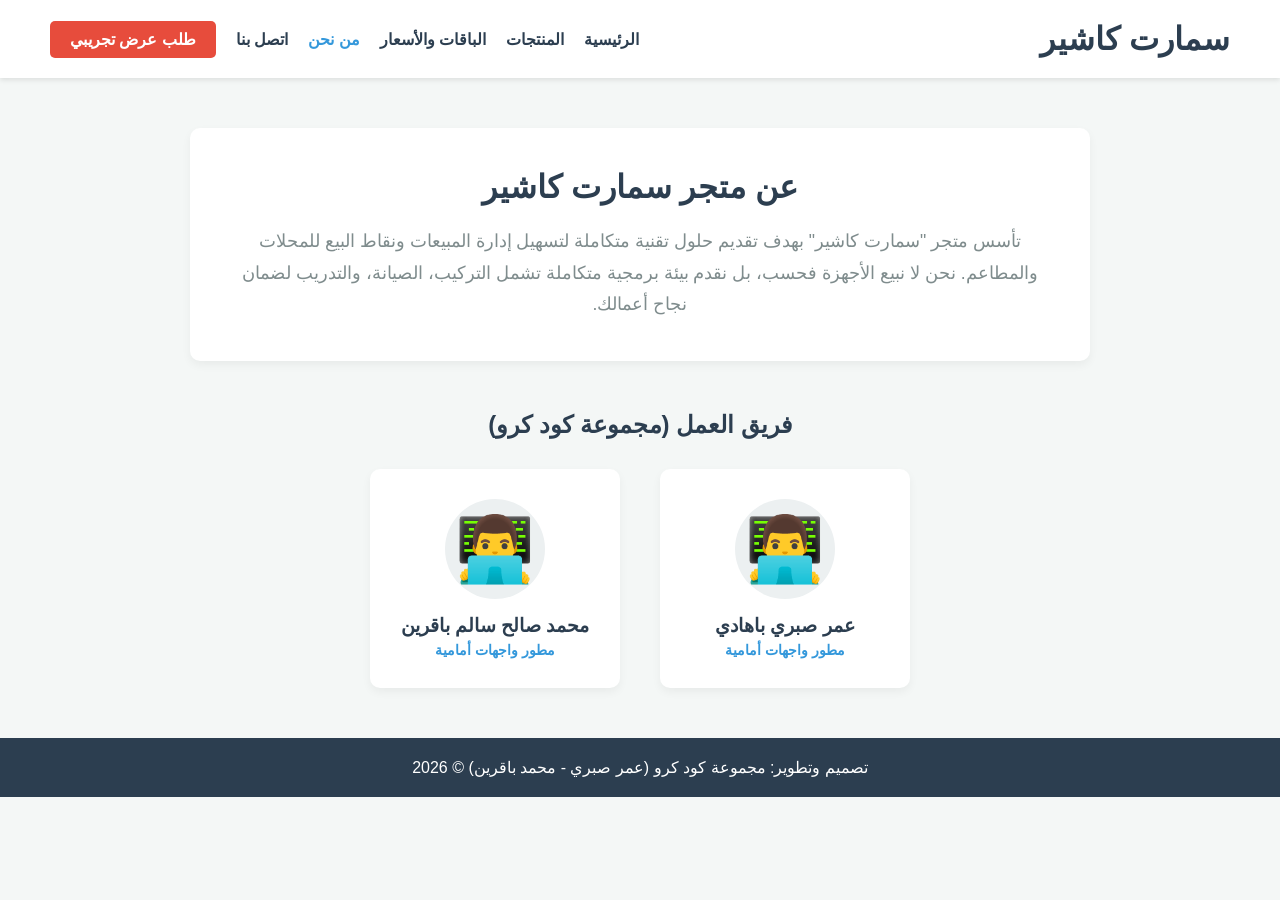
==== about.html @ 4216b622 "Initial commit" ====
<!DOCTYPE html>
<html lang="ar" dir="rtl">
<head>
    <meta charset="UTF-8">
    <meta name="viewport" content="width=device-width, initial-scale=1.0">
    <title>سمارت كاشير | من نحن</title>
    <link rel="stylesheet" href="css/style.css">
</head>
<body>

    <!-- شريط التنقل العلوي -->
    <header>
        <div class="logo">
            <h1>سمارت كاشير</h1>
        </div>
        <nav>
            <ul>
                <li><a href="index.html">الرئيسية</a></li>
                <li><a href="products.html">المنتجات</a></li>
                <li><a href="pricing.html">الباقات والأسعار</a></li>
                <li><a href="about.html" class="active">من نحن</a></li>
                <li><a href="contact.html">اتصل بنا</a></li>
                <li><a href="demo.html" class="btn-demo">طلب عرض تجريبي</a></li>
            </ul>
        </nav>
    </header>

    <!-- قسم من نحن -->
    <section class="about-section">
        <div class="about-container">
            <div class="about-text">
                <h2>عن متجر سمارت كاشير</h2>
                <p>تأسس متجر "سمارت كاشير" بهدف تقديم حلول تقنية متكاملة لتسهيل إدارة المبيعات ونقاط البيع للمحلات والمطاعم. نحن لا نبيع الأجهزة فحسب، بل نقدم بيئة برمجية متكاملة تشمل التركيب، الصيانة، والتدريب لضمان نجاح أعمالك.</p>
            </div>
            
            <div class="team-section">
                <h2>فريق العمل (مجموعة كود كرو)</h2>
                <div class="team-grid">
                    <!-- عضو الفريق 1 -->
                    <div class="team-member">
                        <div class="member-avatar">👨‍💻</div>
                        <h3>عمر صبري باهادي</h3>
                        <p>مطور واجهات أمامية</p>
                    </div>
                    <!-- عضو الفريق 2 -->
                    <div class="team-member">
                        <div class="member-avatar">👨‍💻</div>
                        <h3>محمد صالح سالم باقرين</h3>
                        <p>مطور واجهات أمامية</p>
                    </div>
                </div>
            </div>
        </div>
    </section>

    <!-- تذييل الصفحة -->
    <footer>
        <p>تصميم وتطوير: مجموعة كود كرو (عمر صبري - محمد باقرين) &copy; 2026</p>
    </footer>

</body>
</html>
---- css/style.css ----
/* إعدادات عامة */
* {
    margin: 0;
    padding: 0;
    box-sizing: border-box;
    font-family: 'Segoe UI', Tahoma, Geneva, Verdana, sans-serif;
}

body {
    background-color: #f4f7f6;
    color: #333;
}

/* شريط التنقل */
header {
    background-color: #ffffff;
    display: flex;
    justify-content: space-between;
    align-items: center;
    padding: 20px 50px;
    box-shadow: 0 2px 5px rgba(0,0,0,0.1);
}

header .logo h1 {
    color: #2c3e50;
}

nav ul {
    list-style: none;
    display: flex;
    align-items: center;
}

nav ul li {
    margin-right: 20px;
}

nav ul li a {
    text-decoration: none;
    color: #2c3e50;
    font-weight: bold;
    transition: color 0.3s;
}

nav ul li a:hover, nav ul li a.active {
    color: #3498db;
}

/* زر طلب العرض التجريبي */
.btn-demo {
    background-color: #e74c3c;
    color: white !important;
    padding: 10px 20px;
    border-radius: 5px;
}

.btn-demo:hover {
    background-color: #c0392b;
}

/* القسم الرئيسي (Hero) */
.hero {
    height: 80vh;
    display: flex;
    justify-content: center;
    align-items: center;
    text-align: center;
    background: linear-gradient(135deg, #3498db, #2c3e50);
    color: white;
    padding: 0 20px;
}

.hero h2 {
    font-size: 3rem;
    margin-bottom: 20px;
}

.hero p {
    font-size: 1.2rem;
    margin-bottom: 30px;
}

.btn-primary {
    background-color: #2ecc71;
    color: white;
    padding: 15px 30px;
    text-decoration: none;
    font-size: 1.1rem;
    border-radius: 5px;
    font-weight: bold;
}

.btn-primary:hover {
    background-color: #27ae60;
}

/* التذييل */
footer {
    text-align: center;
    padding: 20px;
    background-color: #2c3e50;
    color: white;
    margin-top: auto;
}

/* --- تنسيقات صفحة المنتجات --- */
.products-section {
    padding: 50px 20px;
    max-width: 1200px;
    margin: 0 auto;
}

.section-title {
    text-align: center;
    margin-bottom: 40px;
}

.section-title h2 {
    font-size: 2.5rem;
    color: #2c3e50;
    margin-bottom: 10px;
}

.section-title p {
    color: #7f8c8d;
    font-size: 1.1rem;
}

/* شبكة عرض المنتجات */
.product-grid {
    display: grid;
    grid-template-columns: repeat(auto-fit, minmax(250px, 1fr));
    gap: 30px;
}

/* بطاقة المنتج */
.product-card {
    background-color: #ffffff;
    border-radius: 10px;
    padding: 20px;
    text-align: center;
    box-shadow: 0 4px 8px rgba(0,0,0,0.1);
    transition: transform 0.3s ease, box-shadow 0.3s ease;
}

.product-card:hover {
    transform: translateY(-10px);
    box-shadow: 0 10px 20px rgba(0,0,0,0.15);
}

.product-placeholder {
    background-color: #ecf0f1;
    color: #95a5a6;
    height: 180px;
    border-radius: 8px;
    display: flex;
    align-items: center;
    justify-content: center;
    margin-bottom: 15px;
    font-weight: bold;
    border: 2px dashed #bdc3c7;
}

.product-card h3 {
    color: #2c3e50;
    font-size: 1.3rem;
    margin-bottom: 10px;
}

.product-card p {
    color: #7f8c8d;
    font-size: 0.95rem;
    margin-bottom: 15px;
    line-height: 1.5;
}

.product-card .price {
    display: block;
    font-size: 1.5rem;
    color: #e74c3c;
    font-weight: bold;
    margin-bottom: 15px;
}

/* زر التفاصيل المفرغ */
.btn-outline {
    display: inline-block;
    padding: 10px 20px;
    border: 2px solid #3498db;
    color: #3498db;
    text-decoration: none;
    border-radius: 5px;
    font-weight: bold;
    transition: background-color 0.3s, color 0.3s;
}

.btn-outline:hover {
    background-color: #3498db;
    color: #ffffff;
}

/* --- تنسيقات صفحة الباقات والأسعار --- */
.pricing-section {
    padding: 50px 20px;
    max-width: 1100px;
    margin: 0 auto;
}

.pricing-grid {
    display: grid;
    grid-template-columns: repeat(auto-fit, minmax(300px, 1fr));
    gap: 30px;
    margin-top: 40px;
    align-items: center; /* لتوسيط البطاقات بشكل جميل */
}

/* تصميم بطاقة السعر الأساسية */
.pricing-card {
    background-color: #ffffff;
    border-radius: 10px;
    padding: 40px 20px;
    text-align: center;
    box-shadow: 0 5px 15px rgba(0,0,0,0.05);
    border: 1px solid #ecf0f1;
    position: relative;
    transition: transform 0.3s ease;
}

.pricing-card:hover {
    transform: translateY(-5px);
}

.pricing-card h3 {
    color: #2c3e50;
    font-size: 1.5rem;
    margin-bottom: 15px;
}

.pricing-card .price {
    color: #7f8c8d;
    font-size: 1.1rem;
    margin-bottom: 25px;
}

.pricing-card .price span {
    font-size: 3rem;
    color: #2c3e50;
    font-weight: bold;
}

/* قائمة مميزات الباقة */
.pricing-card .features {
    list-style: none;
    margin-bottom: 30px;
    padding: 0;
}

.pricing-card .features li {
    color: #7f8c8d;
    margin-bottom: 15px;
    border-bottom: 1px solid #ecf0f1;
    padding-bottom: 10px;
}

.pricing-card .features li:last-child {
    border-bottom: none;
}

/* تصميم الباقة الاحترافية (المميزة) */
.pricing-card.featured {
    border: 2px solid #3498db;
    box-shadow: 0 10px 25px rgba(52, 152, 219, 0.2);
    transform: scale(1.05); /* جعلها أكبر قليلاً من الباقين */
    z-index: 1;
}

.pricing-card.featured:hover {
    transform: scale(1.05) translateY(-5px);
}

/* شريط "الأكثر طلباً" */
.pricing-card.featured .badge {
    background-color: #3498db;
    color: #ffffff;
    padding: 8px 20px;
    border-radius: 20px;
    font-size: 0.9rem;
    font-weight: bold;
    position: absolute;
    top: -15px;
    left: 50%;
    transform: translateX(-50%);
}

/* --- تنسيقات صفحة طلب العرض التجريبي (النماذج) --- */
.demo-section {
    padding: 50px 20px;
}

.demo-container {
    max-width: 600px; /* لتحديد عرض النموذج وجعله أنيقاً في المنتصف */
    margin: 0 auto;
    background-color: #ffffff;
    padding: 40px;
    border-radius: 10px;
    box-shadow: 0 4px 15px rgba(0,0,0,0.05);
    border-top: 4px solid #3498db; /* شريط أزرق جمالي أعلى النموذج */
}

.demo-form .form-group {
    margin-bottom: 20px;
}

.demo-form label {
    display: block;
    margin-bottom: 8px;
    color: #2c3e50;
    font-weight: bold;
}

/* تنسيق حقول الإدخال والقائمة المنسدلة ومربع النص */
.demo-form input,
.demo-form select,
.demo-form textarea {
    width: 100%;
    padding: 12px;
    border: 1px solid #dcdde1;
    border-radius: 5px;
    font-size: 1rem;
    font-family: inherit; /* لتوحيد نوع الخط مع باقي الموقع */
    transition: border-color 0.3s, box-shadow 0.3s;
}

/* تأثير عند النقر داخل الحقل (Focus) */
.demo-form input:focus,
.demo-form select:focus,
.demo-form textarea:focus {
    border-color: #3498db;
    box-shadow: 0 0 5px rgba(52, 152, 219, 0.3);
    outline: none;
}

/* تمديد زر الإرسال بعرض النموذج كامل */
.btn-submit {
    width: 100%;
    cursor: pointer;
    border: none;
    font-size: 1.2rem;
    margin-top: 10px;
}

/* --- تنسيقات صفحة من نحن --- */
.about-section {
    padding: 50px 20px;
}

.about-container {
    max-width: 900px;
    margin: 0 auto;
}

.about-text {
    text-align: center;
    margin-bottom: 50px;
    background-color: #ffffff;
    padding: 40px;
    border-radius: 10px;
    box-shadow: 0 4px 10px rgba(0,0,0,0.05);
}

.about-text h2 {
    color: #2c3e50;
    font-size: 2rem;
    margin-bottom: 20px;
}

.about-text p {
    color: #7f8c8d;
    font-size: 1.1rem;
    line-height: 1.8;
}

/* تنسيق قسم فريق العمل */
.team-section h2 {
    text-align: center;
    color: #2c3e50;
    margin-bottom: 30px;
}

.team-grid {
    display: flex;
    justify-content: center;
    gap: 40px;
    flex-wrap: wrap;
}

.team-member {
    background-color: #ffffff;
    padding: 30px;
    border-radius: 10px;
    text-align: center;
    box-shadow: 0 4px 10px rgba(0,0,0,0.05);
    width: 250px;
    transition: transform 0.3s ease;
}

.team-member:hover {
    transform: translateY(-5px);
}

.member-avatar {
    font-size: 4rem;
    margin-bottom: 15px;
    background-color: #ecf0f1;
    width: 100px;
    height: 100px;
    line-height: 100px;
    border-radius: 50%;
    margin: 0 auto 15px auto;
}

.team-member h3 {
    color: #2c3e50;
    font-size: 1.2rem;
    margin-bottom: 5px;
}

.team-member p {
    color: #3498db;
    font-size: 0.9rem;
    font-weight: bold;
}

/* --- تنسيقات صفحة اتصل بنا --- */
.contact-section {
    padding: 50px 20px;
}

.contact-container {
    max-width: 1000px;
    margin: 0 auto;
    display: grid;
    grid-template-columns: 1fr 1.5fr; /* تقسيم الشاشة: جزء للمعلومات وجزء أكبر للنموذج */
    gap: 40px;
}

/* صندوق معلومات التواصل */
.contact-info {
    background-color: #2c3e50;
    color: #ffffff;
    padding: 40px;
    border-radius: 10px;
    box-shadow: 0 4px 15px rgba(0,0,0,0.1);
}

.contact-info h3 {
    font-size: 1.6rem;
    margin-bottom: 25px;
    color: #3498db;
}

.contact-info p {
    font-size: 1.1rem;
    margin-bottom: 20px;
    line-height: 1.6;
}

/* صندوق نموذج المراسلة */
.contact-form-wrapper {
    background-color: #ffffff;
    padding: 40px;
    border-radius: 10px;
    box-shadow: 0 4px 15px rgba(0,0,0,0.05);
    border-top: 4px solid #2ecc71; /* شريط أخضر جمالي يختلف عن صفحة العرض التجريبي */
}

/* التجاوب مع شاشات الجوال (Responsive Design) */
@media (max-width: 768px) {
    .contact-container {
        grid-template-columns: 1fr; /* جعل القسمين فوق بعضهما في الشاشات الصغيرة */
    }
    
    header {
        flex-direction: column;
        padding: 20px;
    }
    
    nav ul {
        margin-top: 15px;
        flex-wrap: wrap;
        justify-content: center;
        gap: 10px;
    }
}

/* --- تنسيقات صفحة تفاصيل المنتج --- */
.product-details-section {
    padding: 60px 20px;
}

.details-container {
    max-width: 1000px;
    margin: 0 auto;
    display: grid;
    grid-template-columns: 1fr 1fr; /* تقسيم متساوٍ بين الصورة والتفاصيل */
    gap: 50px;
    background-color: #ffffff;
    padding: 40px;
    border-radius: 10px;
    box-shadow: 0 5px 20px rgba(0,0,0,0.05);
}

.product-image-large {
    background-color: #ecf0f1;
    border: 2px dashed #bdc3c7;
    border-radius: 10px;
    display: flex;
    align-items: center;
    justify-content: center;
    font-size: 1.5rem;
    color: #95a5a6;
    min-height: 400px;
}

.product-info h2 {
    font-size: 2.2rem;
    color: #2c3e50;
    margin-bottom: 15px;
}

.product-info .price-tag {
    font-size: 2.5rem;
    color: #e74c3c;
    font-weight: bold;
    margin-bottom: 25px;
}

.product-info .description {
    font-size: 1.1rem;
    color: #7f8c8d;
    line-height: 1.8;
    margin-bottom: 30px;
}

.product-info h3 {
    font-size: 1.3rem;
    color: #3498db;
    margin-bottom: 15px;
}

.specs-list {
    list-style: none;
    margin-bottom: 40px;
}

.specs-list li {
    font-size: 1rem;
    color: #2c3e50;
    margin-bottom: 12px;
    padding-right: 20px;
    position: relative;
}

.specs-list li::before {
    content: '✓';
    position: absolute;
    right: 0;
    color: #2ecc71;
    font-weight: bold;
}

.action-buttons {
    display: flex;
    gap: 15px;
}

/* تحديث إضافي للتجاوب مع الجوال لصفحة التفاصيل */
@media (max-width: 768px) {
    .details-container {
        grid-template-columns: 1fr; /* جعل الصورة فوق التفاصيل في الشاشات الصغيرة */
    }
    
    .action-buttons {
        flex-direction: column;
    }
}
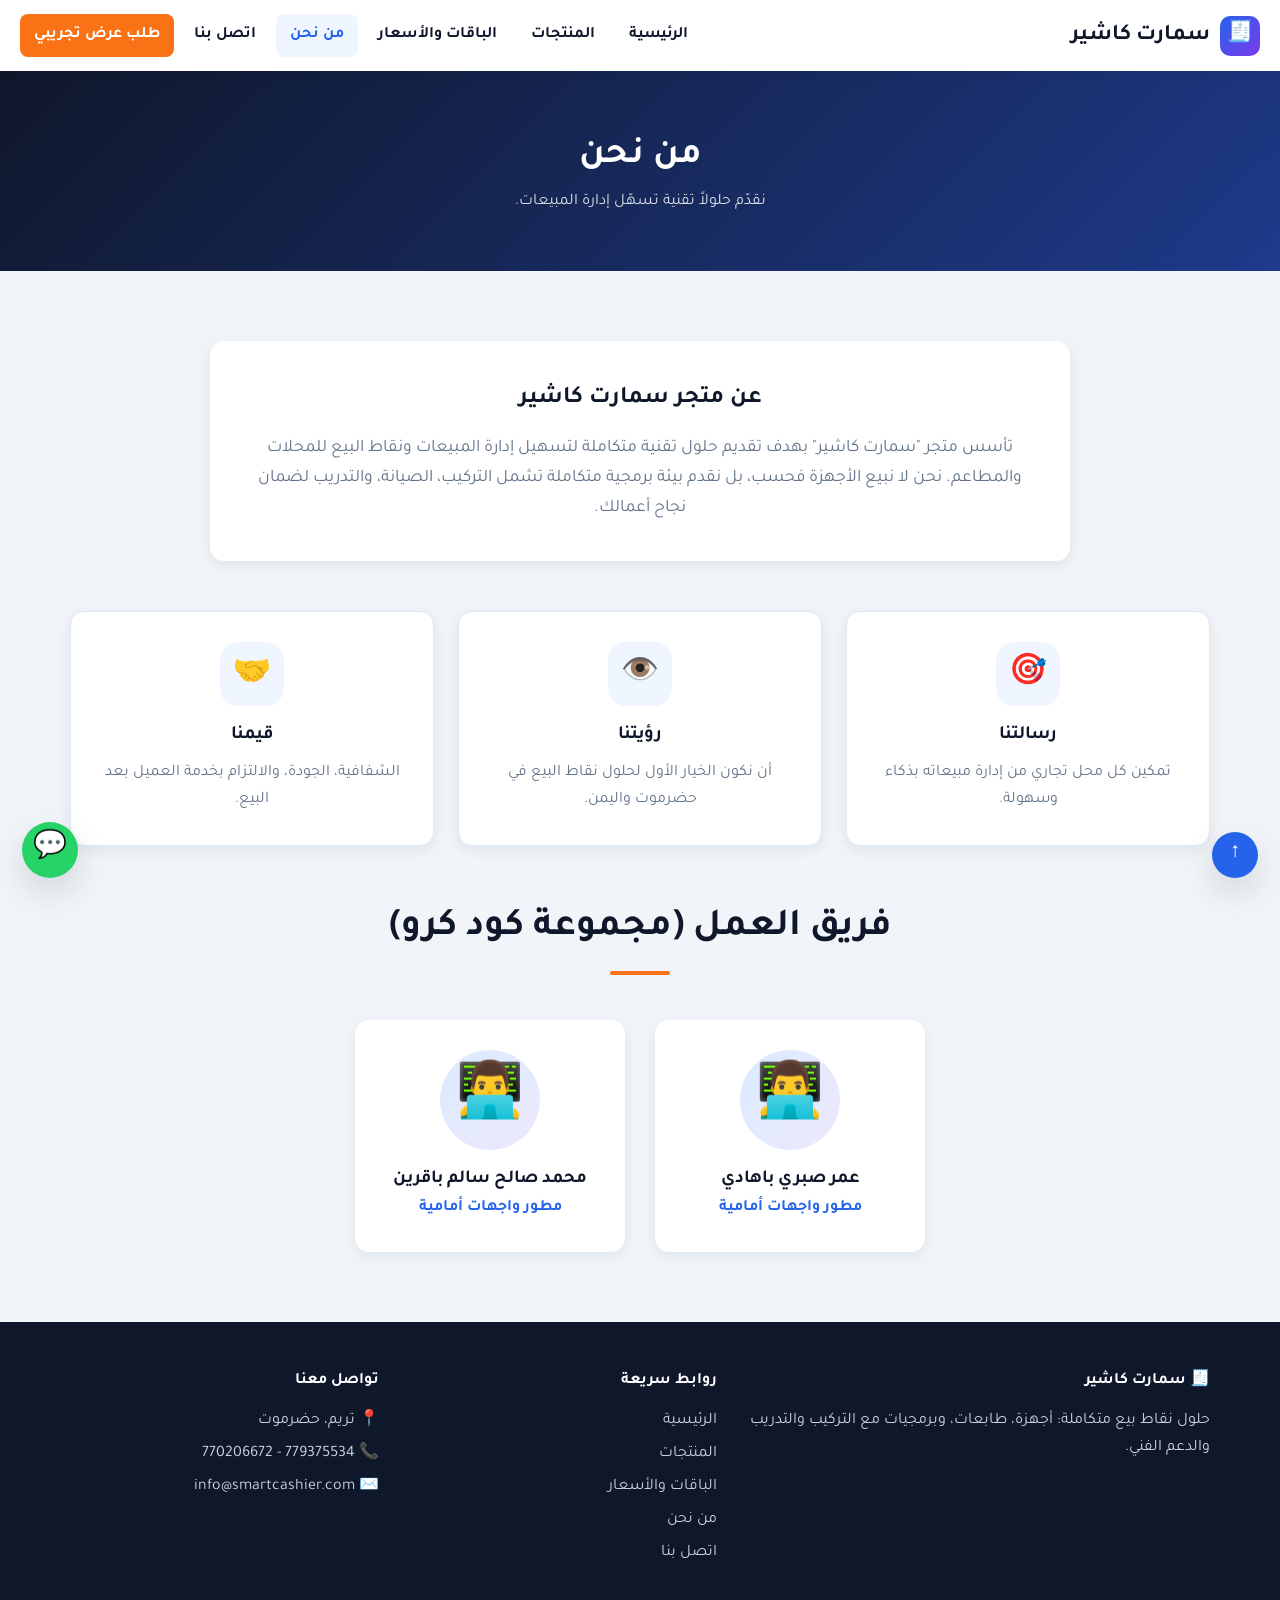
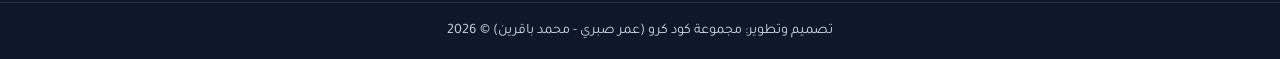
==== commit 07bfaa7b: "تحديث الموقع إلى HTML و CSS فقط." ====
--- a/about.html
+++ b/about.html
@@ -4,59 +4,66 @@
     <meta charset="UTF-8">
     <meta name="viewport" content="width=device-width, initial-scale=1.0">
     <title>سمارت كاشير | من نحن</title>
+    <meta name="description" content="تعرف على سمارت كاشير وفريق مجموعة كود كرو.">
+    <link href="https://fonts.googleapis.com/css2?family=Tajawal:wght@400;500;700;800&display=swap" rel="stylesheet">
     <link rel="stylesheet" href="css/style.css">
 </head>
-<body>
+<body id="top">
 
-    <!-- شريط التنقل العلوي -->
     <header>
-        <div class="logo">
-            <h1>سمارت كاشير</h1>
+        <div class="header-inner">
+            <a class="logo" href="index.html"><span class="logo-icon">🧾</span><h1>سمارت كاشير</h1></a>
+            <input type="checkbox" id="menu-btn" class="sr" aria-label="فتح القائمة">
+            <label for="menu-btn" class="menu-toggle">☰</label>
+            <nav>
+                <ul>
+                    <li><a href="index.html">الرئيسية</a></li>
+                    <li><a href="products.html">المنتجات</a></li>
+                    <li><a href="pricing.html">الباقات والأسعار</a></li>
+                    <li><a href="about.html" class="active">من نحن</a></li>
+                    <li><a href="contact.html">اتصل بنا</a></li>
+                    <li><a href="demo.html" class="btn-demo">طلب عرض تجريبي</a></li>
+                </ul>
+            </nav>
         </div>
-        <nav>
-            <ul>
-                <li><a href="index.html">الرئيسية</a></li>
-                <li><a href="products.html">المنتجات</a></li>
-                <li><a href="pricing.html">الباقات والأسعار</a></li>
-                <li><a href="about.html" class="active">من نحن</a></li>
-                <li><a href="contact.html">اتصل بنا</a></li>
-                <li><a href="demo.html" class="btn-demo">طلب عرض تجريبي</a></li>
-            </ul>
-        </nav>
     </header>
 
-    <!-- قسم من نحن -->
-    <section class="about-section">
-        <div class="about-container">
-            <div class="about-text">
-                <h2>عن متجر سمارت كاشير</h2>
-                <p>تأسس متجر "سمارت كاشير" بهدف تقديم حلول تقنية متكاملة لتسهيل إدارة المبيعات ونقاط البيع للمحلات والمطاعم. نحن لا نبيع الأجهزة فحسب، بل نقدم بيئة برمجية متكاملة تشمل التركيب، الصيانة، والتدريب لضمان نجاح أعمالك.</p>
-            </div>
-            
-            <div class="team-section">
-                <h2>فريق العمل (مجموعة كود كرو)</h2>
+    <main id="main">
+        <div class="page-banner"><h2>من نحن</h2><p>نقدّم حلولاً تقنية تسهّل إدارة المبيعات.</p></div>
+
+        <section class="section">
+            <div class="container">
+                <div class="about-text">
+                    <h2>عن متجر سمارت كاشير</h2>
+                    <p>تأسس متجر "سمارت كاشير" بهدف تقديم حلول تقنية متكاملة لتسهيل إدارة المبيعات ونقاط البيع للمحلات والمطاعم. نحن لا نبيع الأجهزة فحسب، بل نقدم بيئة برمجية متكاملة تشمل التركيب، الصيانة، والتدريب لضمان نجاح أعمالك.</p>
+                </div>
+
+                <div class="values">
+                    <div class="feature"><div class="icon">🎯</div><h3>رسالتنا</h3><p>تمكين كل محل تجاري من إدارة مبيعاته بذكاء وسهولة.</p></div>
+                    <div class="feature"><div class="icon">👁️</div><h3>رؤيتنا</h3><p>أن نكون الخيار الأول لحلول نقاط البيع في حضرموت واليمن.</p></div>
+                    <div class="feature"><div class="icon">🤝</div><h3>قيمنا</h3><p>الشفافية، الجودة، والالتزام بخدمة العميل بعد البيع.</p></div>
+                </div>
+
+                <div class="section-title"><h2>فريق العمل (مجموعة كود كرو)</h2></div>
                 <div class="team-grid">
-                    <!-- عضو الفريق 1 -->
-                    <div class="team-member">
-                        <div class="member-avatar">👨‍💻</div>
-                        <h3>عمر صبري باهادي</h3>
-                        <p>مطور واجهات أمامية</p>
-                    </div>
-                    <!-- عضو الفريق 2 -->
-                    <div class="team-member">
-                        <div class="member-avatar">👨‍💻</div>
-                        <h3>محمد صالح سالم باقرين</h3>
-                        <p>مطور واجهات أمامية</p>
-                    </div>
+                    <div class="team-member"><div class="member-avatar">👨‍💻</div><h3>عمر صبري باهادي</h3><p>مطور واجهات أمامية</p></div>
+                    <div class="team-member"><div class="member-avatar">👨‍💻</div><h3>محمد صالح سالم باقرين</h3><p>مطور واجهات أمامية</p></div>
                 </div>
             </div>
+        </section>
+    </main>
+
+    <a class="whatsapp" href="https://wa.me/967779375534" target="_blank" rel="noopener" aria-label="واتساب">💬</a>
+    <a class="to-top" href="#top" aria-label="للأعلى">↑</a>
+
+    <footer>
+        <div class="footer-grid">
+            <div><h4>🧾 سمارت كاشير</h4><p>حلول نقاط بيع متكاملة: أجهزة، طابعات، وبرمجيات مع التركيب والتدريب والدعم الفني.</p></div>
+            <div><h4>روابط سريعة</h4><ul><li><a href="index.html">الرئيسية</a></li><li><a href="products.html">المنتجات</a></li><li><a href="pricing.html">الباقات والأسعار</a></li><li><a href="about.html">من نحن</a></li><li><a href="contact.html">اتصل بنا</a></li></ul></div>
+            <div><h4>تواصل معنا</h4><ul><li>📍 تريم، حضرموت</li><li>📞 779375534 - 770206672</li><li>✉️ info@smartcashier.com</li></ul></div>
         </div>
-    </section>
-
-    <!-- تذييل الصفحة -->
-    <footer>
-        <p>تصميم وتطوير: مجموعة كود كرو (عمر صبري - محمد باقرين) &copy; 2026</p>
+        <div class="copyright">تصميم وتطوير: مجموعة كود كرو (عمر صبري - محمد باقرين) &copy; 2026</div>
     </footer>
 
 </body>
-</html>+</html>
--- a/css/style.css
+++ b/css/style.css
@@ -1,586 +1,221 @@
-/* إعدادات عامة */
-* {
-    margin: 0;
-    padding: 0;
-    box-sizing: border-box;
-    font-family: 'Segoe UI', Tahoma, Geneva, Verdana, sans-serif;
+/* ===== سمارت كاشير - HTML & CSS فقط ===== */
+:root {
+    --primary: #2563eb;
+    --primary-dark: #1d4ed8;
+    --secondary: #0f172a;
+    --accent: #f97316;
+    --success: #16a34a;
+    --bg: #f1f5f9;
+    --card: #ffffff;
+    --muted: #64748b;
+    --border: #e2e8f0;
+    --radius: 14px;
+    --shadow: 0 4px 14px rgba(15, 23, 42, .08);
+    --shadow-lg: 0 14px 34px rgba(15, 23, 42, .14);
 }
 
-body {
-    background-color: #f4f7f6;
-    color: #333;
+* { margin: 0; padding: 0; box-sizing: border-box; }
+html { scroll-behavior: smooth; }
+body { font-family: 'Tajawal', 'Segoe UI', Tahoma, sans-serif; background: var(--bg); color: #1e293b; line-height: 1.7; min-height: 100vh; display: flex; flex-direction: column; }
+main { flex: 1; }
+img { max-width: 100%; display: block; }
+a { color: inherit; }
+:focus-visible { outline: 3px solid var(--accent); outline-offset: 2px; }
+.container { max-width: 1180px; margin: 0 auto; padding: 0 20px; }
+.sr { position: absolute; opacity: 0; pointer-events: none; }
+
+/* الهيدر */
+header { background: #fff; position: sticky; top: 0; z-index: 100; box-shadow: 0 2px 10px rgba(0, 0, 0, .06); }
+.header-inner { display: flex; justify-content: space-between; align-items: center; padding: 14px 20px; max-width: 1280px; margin: 0 auto; position: relative; }
+.logo { text-decoration: none; display: flex; align-items: center; gap: 10px; }
+.logo-icon { width: 40px; height: 40px; border-radius: 10px; background: linear-gradient(135deg, var(--primary), #7c3aed); display: grid; place-items: center; font-size: 1.3rem; }
+.logo h1 { font-size: 1.4rem; color: var(--secondary); }
+nav ul { list-style: none; display: flex; align-items: center; gap: 6px; }
+nav ul li a { text-decoration: none; color: var(--secondary); font-weight: 700; padding: 8px 14px; border-radius: 8px; transition: .25s; display: inline-block; }
+nav ul li a:hover, nav ul li a.active { color: var(--primary); background: #eff6ff; }
+nav ul li a.btn-demo { background: var(--accent); color: #fff; }
+nav ul li a.btn-demo:hover { background: #ea580c; }
+.menu-toggle { display: none; border: 2px solid var(--border); border-radius: 8px; font-size: 1.4rem; padding: 2px 12px; cursor: pointer; }
+
+/* الأزرار */
+.btn-primary, .btn-outline, .btn-light { display: inline-block; padding: 12px 28px; border-radius: 10px; font-weight: 700; font-size: 1rem; text-decoration: none; cursor: pointer; border: 2px solid transparent; transition: .25s; font-family: inherit; text-align: center; }
+.btn-primary { background: var(--primary); color: #fff; box-shadow: 0 6px 16px rgba(37, 99, 235, .3); }
+.btn-primary:hover { background: var(--primary-dark); transform: translateY(-2px); }
+.btn-outline { border-color: var(--primary); color: var(--primary); }
+.btn-outline:hover { background: var(--primary); color: #fff; }
+.btn-light { background: #fff; color: var(--primary); }
+.btn-light:hover { transform: translateY(-2px); }
+.btn-sm { padding: 8px 16px; font-size: .9rem; }
+
+/* الهيرو */
+.hero { color: #fff; text-align: center; padding: 100px 20px 90px; background: radial-gradient(circle at 20% 20%, #3b82f6 0, transparent 40%), radial-gradient(circle at 80% 70%, #7c3aed 0, transparent 45%), linear-gradient(135deg, #0f172a, #1e3a8a); }
+.hero-content { max-width: 800px; margin: 0 auto; }
+.hero .tag { display: inline-block; background: rgba(255, 255, 255, .15); padding: 6px 18px; border-radius: 30px; margin-bottom: 20px; }
+.hero h2 { font-size: clamp(2rem, 5vw, 3.4rem); line-height: 1.3; margin-bottom: 18px; }
+.hero p { font-size: 1.2rem; opacity: .92; margin-bottom: 32px; }
+.hero-actions { display: flex; gap: 14px; justify-content: center; flex-wrap: wrap; }
+.hero .btn-outline { border-color: #fff; color: #fff; }
+.hero .btn-outline:hover { background: #fff; color: var(--primary); }
+
+.stats { margin-top: -50px; position: relative; z-index: 2; }
+.stats-grid { display: grid; grid-template-columns: repeat(auto-fit, minmax(160px, 1fr)); gap: 18px; background: var(--card); padding: 28px; border-radius: var(--radius); box-shadow: var(--shadow-lg); text-align: center; }
+.stat strong { display: block; font-size: 2.2rem; color: var(--primary); }
+.stat span { color: var(--muted); font-weight: 700; }
+
+/* الأقسام */
+.section { padding: 70px 0; }
+.section-alt { background: #fff; }
+.section-title { text-align: center; margin-bottom: 45px; }
+.section-title h2 { font-size: clamp(1.7rem, 4vw, 2.4rem); color: var(--secondary); }
+.section-title h2::after { content: ''; display: block; width: 60px; height: 4px; background: var(--accent); border-radius: 4px; margin: 10px auto 0; }
+.section-title p { color: var(--muted); font-size: 1.1rem; }
+.page-banner { background: linear-gradient(135deg, #0f172a, #1e3a8a); color: #fff; text-align: center; padding: 55px 20px; }
+.page-banner h2 { font-size: 2.3rem; }
+.page-banner p { opacity: .85; }
+
+.features-grid, .steps-grid, .testi-grid, .values { display: grid; grid-template-columns: repeat(auto-fit, minmax(240px, 1fr)); gap: 24px; }
+.values { margin-bottom: 50px; }
+.feature, .step, .testi { background: var(--card); padding: 30px 24px; border-radius: var(--radius); box-shadow: var(--shadow); text-align: center; transition: .3s; border: 1px solid var(--border); }
+.feature:hover, .step:hover, .testi:hover { transform: translateY(-6px); box-shadow: var(--shadow-lg); }
+.feature .icon { width: 64px; height: 64px; margin: 0 auto 14px; border-radius: 18px; background: #eff6ff; display: grid; place-items: center; font-size: 1.9rem; }
+.feature h3, .step h3 { color: var(--secondary); margin-bottom: 8px; }
+.feature p, .step p, .testi p { color: var(--muted); }
+.step .num { width: 46px; height: 46px; border-radius: 50%; background: var(--primary); color: #fff; font-weight: 800; display: grid; place-items: center; margin: 0 auto 12px; font-size: 1.2rem; }
+.testi .stars { color: #f59e0b; letter-spacing: 3px; }
+.testi h4 { margin-top: 12px; color: var(--secondary); }
+.testi small { color: var(--muted); }
+
+/* الأسئلة الشائعة (details بدون JS) */
+.faq { max-width: 800px; margin: 0 auto; }
+.faq details { background: var(--card); border: 1px solid var(--border); border-radius: 12px; margin-bottom: 12px; padding: 4px 20px; box-shadow: var(--shadow); }
+.faq summary { cursor: pointer; font-weight: 700; padding: 14px 0; color: var(--secondary); }
+.faq details[open] summary { color: var(--primary); }
+.faq details p { color: var(--muted); padding-bottom: 14px; }
+
+.cta { background: linear-gradient(135deg, var(--primary), #7c3aed); color: #fff; text-align: center; padding: 60px 20px; }
+.cta h2 { font-size: 2rem; }
+.cta p { margin: 8px 0 24px; opacity: .92; }
+
+/* المنتجات + فلترة بـ CSS فقط */
+.filters { display: flex; gap: 8px; flex-wrap: wrap; justify-content: center; margin-bottom: 30px; }
+.filter-btn { padding: 10px 22px; border-radius: 30px; border: 1px solid var(--border); background: #fff; cursor: pointer; font-weight: 700; color: var(--secondary); transition: .2s; }
+.filter-btn:hover { background: #eff6ff; }
+#f-all:checked ~ .filters label[for="f-all"],
+#f-hw:checked ~ .filters label[for="f-hw"],
+#f-sw:checked ~ .filters label[for="f-sw"] { background: var(--primary); color: #fff; border-color: var(--primary); }
+#f-hw:checked ~ .product-grid .product-card[data-cat="software"] { display: none; }
+#f-sw:checked ~ .product-grid .product-card[data-cat="hardware"] { display: none; }
+.product-grid { display: grid; grid-template-columns: repeat(auto-fill, minmax(250px, 1fr)); gap: 26px; }
+.product-card { background: var(--card); border-radius: var(--radius); padding: 20px; text-align: center; box-shadow: var(--shadow); transition: .3s; display: flex; flex-direction: column; position: relative; border: 1px solid var(--border); }
+.product-card:hover { transform: translateY(-8px); box-shadow: var(--shadow-lg); }
+.product-card .thumb { height: 190px; background: #f8fafc; border-radius: 10px; margin-bottom: 14px; display: grid; place-items: center; overflow: hidden; }
+.product-card .thumb img { width: 100%; height: 100%; object-fit: contain; }
+.product-card .cat { position: absolute; top: 14px; right: 14px; background: var(--secondary); color: #fff; font-size: .75rem; padding: 3px 12px; border-radius: 20px; }
+.product-card h3 { color: var(--secondary); font-size: 1.2rem; margin-bottom: 8px; }
+.product-card p { color: var(--muted); font-size: .95rem; margin-bottom: 14px; flex: 1; }
+.product-card .price { display: block; font-size: 1.6rem; color: var(--accent); font-weight: 800; margin-bottom: 14px; }
+.card-actions { display: flex; gap: 8px; justify-content: center; flex-wrap: wrap; }
+
+/* الباقات + تبديل شهري/سنوي بـ CSS فقط */
+.billing-toggle { display: flex; justify-content: center; align-items: center; gap: 14px; margin-bottom: 40px; font-weight: 700; }
+.billing-toggle label { cursor: pointer; }
+.slider { display: block; position: relative; width: 56px; height: 30px; background: var(--primary); border-radius: 30px; transition: .3s; }
+.slider::before { content: ''; position: absolute; width: 22px; height: 22px; background: #fff; border-radius: 50%; top: 4px; right: 4px; transition: .3s; }
+#billing:checked ~ .billing-toggle .slider { background: #94a3b8; }
+#billing:checked ~ .billing-toggle .slider::before { transform: translateX(-26px); }
+.save-badge { background: #dcfce7; color: var(--success); padding: 2px 10px; border-radius: 20px; font-size: .8rem; }
+.m { display: none; }
+#billing:checked ~ .pricing-grid .m { display: inline; }
+#billing:checked ~ .pricing-grid .y { display: none; }
+.pricing-grid { display: grid; grid-template-columns: repeat(auto-fit, minmax(290px, 1fr)); gap: 28px; align-items: center; }
+.pricing-card { background: var(--card); border-radius: var(--radius); padding: 40px 24px; text-align: center; box-shadow: var(--shadow); border: 1px solid var(--border); position: relative; transition: .3s; }
+.pricing-card:hover { transform: translateY(-6px); box-shadow: var(--shadow-lg); }
+.pricing-card h3 { font-size: 1.5rem; color: var(--secondary); margin-bottom: 12px; }
+.pricing-card .price { color: var(--muted); margin-bottom: 22px; }
+.pricing-card .price b { font-size: 3rem; color: var(--secondary); font-weight: 800; }
+.features { list-style: none; margin-bottom: 28px; }
+.features li { color: var(--muted); padding: 10px 0; border-bottom: 1px solid var(--border); }
+.features li::before { content: '✓ '; color: var(--success); font-weight: 800; }
+.features li:last-child { border: none; }
+.pricing-card.featured { border: 2px solid var(--primary); transform: scale(1.05); box-shadow: 0 16px 36px rgba(37, 99, 235, .25); }
+.pricing-card.featured:hover { transform: scale(1.05) translateY(-6px); }
+.badge { background: var(--accent); color: #fff; padding: 6px 20px; border-radius: 20px; font-weight: 700; position: absolute; top: -16px; left: 50%; transform: translateX(-50%); }
+.table-wrap { overflow-x: auto; margin-top: 60px; background: #fff; border-radius: var(--radius); box-shadow: var(--shadow); }
+table.compare { width: 100%; border-collapse: collapse; min-width: 560px; }
+table.compare th, table.compare td { padding: 14px; text-align: center; border-bottom: 1px solid var(--border); }
+table.compare th { background: var(--secondary); color: #fff; }
+table.compare td:first-child { text-align: right; font-weight: 700; }
+
+/* النماذج */
+.form-box { max-width: 640px; margin: 0 auto; background: var(--card); padding: 40px; border-radius: var(--radius); box-shadow: var(--shadow); border-top: 5px solid var(--primary); }
+.form-group { margin-bottom: 20px; }
+.form-group label { display: block; margin-bottom: 6px; font-weight: 700; color: var(--secondary); }
+.form-group input, .form-group select, .form-group textarea { width: 100%; padding: 12px 14px; border: 1px solid var(--border); border-radius: 10px; font-size: 1rem; font-family: inherit; background: #fff; transition: .2s; }
+.form-group input:focus, .form-group select:focus, .form-group textarea:focus { border-color: var(--primary); box-shadow: 0 0 0 4px rgba(37, 99, 235, .15); outline: none; }
+.form-group input:not(:placeholder-shown):invalid, .form-group textarea:not(:placeholder-shown):invalid { border-color: #dc2626; }
+.form-group input:not(:placeholder-shown):valid, .form-group textarea:not(:placeholder-shown):valid { border-color: var(--success); }
+.btn-submit { width: 100%; border: none; font-size: 1.15rem; margin-top: 8px; }
+.contact-container { display: grid; grid-template-columns: 1fr 1.5fr; gap: 30px; }
+.contact-info { background: var(--secondary); color: #fff; padding: 36px; border-radius: var(--radius); box-shadow: var(--shadow-lg); }
+.contact-info h3 { color: #60a5fa; font-size: 1.5rem; margin-bottom: 22px; }
+.contact-info p { margin-bottom: 18px; }
+.contact-info a { color: #fff; }
+.map-box { margin-top: 30px; border-radius: var(--radius); overflow: hidden; box-shadow: var(--shadow); }
+.map-box iframe { width: 100%; height: 280px; border: 0; display: block; }
+
+/* من نحن */
+.about-text { max-width: 860px; margin: 0 auto 50px; background: var(--card); padding: 38px; border-radius: var(--radius); box-shadow: var(--shadow); text-align: center; }
+.about-text h2 { color: var(--secondary); margin-bottom: 14px; }
+.about-text p { color: var(--muted); font-size: 1.1rem; }
+.team-grid { display: flex; justify-content: center; gap: 30px; flex-wrap: wrap; }
+.team-member { background: var(--card); padding: 30px; border-radius: var(--radius); text-align: center; box-shadow: var(--shadow); width: 270px; transition: .3s; }
+.team-member:hover { transform: translateY(-6px); }
+.member-avatar { font-size: 3.4rem; width: 100px; height: 100px; line-height: 100px; border-radius: 50%; background: linear-gradient(135deg, #dbeafe, #ede9fe); margin: 0 auto 14px; }
+.team-member h3 { color: var(--secondary); font-size: 1.15rem; }
+.team-member p { color: var(--primary); font-weight: 700; }
+
+/* التفاصيل */
+.breadcrumb { padding: 18px 0 0; color: var(--muted); }
+.breadcrumb a { color: var(--primary); text-decoration: none; }
+.details-container { display: grid; grid-template-columns: 1fr 1fr; gap: 44px; background: var(--card); padding: 40px; border-radius: var(--radius); box-shadow: var(--shadow); margin: 24px 0 30px; }
+.product-image-large { background: #f8fafc; border-radius: var(--radius); display: grid; place-items: center; padding: 20px; }
+.product-image-large img { max-height: 400px; width: 100%; object-fit: contain; }
+.product-info h2 { font-size: 2rem; color: var(--secondary); margin-bottom: 8px; }
+.price-tag { font-size: 2.3rem; color: var(--accent); font-weight: 800; margin-bottom: 16px; }
+.description { color: var(--muted); font-size: 1.05rem; margin-bottom: 24px; }
+.product-info h3 { color: var(--primary); margin-bottom: 12px; }
+.specs-list { list-style: none; margin-bottom: 30px; }
+.specs-list li { padding: 8px 24px 8px 0; position: relative; border-bottom: 1px dashed var(--border); }
+.specs-list li::before { content: '✓'; position: absolute; right: 0; color: var(--success); font-weight: 800; }
+.action-buttons { display: flex; gap: 12px; flex-wrap: wrap; }
+.related { margin-bottom: 60px; }
+.related h3 { margin-bottom: 14px; color: var(--secondary); }
+
+/* عناصر عامة */
+.whatsapp { position: fixed; bottom: 22px; left: 22px; width: 56px; height: 56px; border-radius: 50%; background: #25d366; display: grid; place-items: center; font-size: 1.7rem; text-decoration: none; box-shadow: var(--shadow-lg); z-index: 90; transition: .25s; }
+.whatsapp:hover { transform: scale(1.1); }
+.to-top { position: fixed; bottom: 22px; right: 22px; width: 46px; height: 46px; border-radius: 50%; background: var(--primary); color: #fff; display: grid; place-items: center; font-size: 1.3rem; text-decoration: none; box-shadow: var(--shadow-lg); z-index: 90; }
+
+/* الفوتر */
+footer { background: var(--secondary); color: #cbd5e1; margin-top: auto; }
+.footer-grid { display: grid; grid-template-columns: 1.5fr 1fr 1fr; gap: 30px; padding: 46px 20px 28px; max-width: 1180px; margin: 0 auto; }
+footer h4 { color: #fff; margin-bottom: 12px; }
+footer ul { list-style: none; }
+footer li { margin-bottom: 6px; }
+footer a { text-decoration: none; color: #cbd5e1; }
+footer a:hover { color: #fff; }
+.copyright { text-align: center; padding: 16px; border-top: 1px solid rgba(255, 255, 255, .1); font-size: .9rem; }
+
+/* الجوال (قائمة بدون JS عبر checkbox) */
+@media (max-width: 900px) {
+    .menu-toggle { display: block; }
+    nav { position: absolute; top: 100%; right: 0; left: 0; background: #fff; box-shadow: 0 10px 20px rgba(0, 0, 0, .1); display: none; padding: 12px 20px 20px; }
+    #menu-btn:checked ~ nav { display: block; }
+    nav ul { flex-direction: column; align-items: stretch; }
+    nav ul li a { display: block; }
+    .contact-container, .details-container { grid-template-columns: 1fr; }
+    .pricing-card.featured, .pricing-card.featured:hover { transform: none; }
+    .footer-grid { grid-template-columns: 1fr; }
+    .hero { padding: 70px 20px 80px; }
 }
-
-/* شريط التنقل */
-header {
-    background-color: #ffffff;
-    display: flex;
-    justify-content: space-between;
-    align-items: center;
-    padding: 20px 50px;
-    box-shadow: 0 2px 5px rgba(0,0,0,0.1);
-}
-
-header .logo h1 {
-    color: #2c3e50;
-}
-
-nav ul {
-    list-style: none;
-    display: flex;
-    align-items: center;
-}
-
-nav ul li {
-    margin-right: 20px;
-}
-
-nav ul li a {
-    text-decoration: none;
-    color: #2c3e50;
-    font-weight: bold;
-    transition: color 0.3s;
-}
-
-nav ul li a:hover, nav ul li a.active {
-    color: #3498db;
-}
-
-/* زر طلب العرض التجريبي */
-.btn-demo {
-    background-color: #e74c3c;
-    color: white !important;
-    padding: 10px 20px;
-    border-radius: 5px;
-}
-
-.btn-demo:hover {
-    background-color: #c0392b;
-}
-
-/* القسم الرئيسي (Hero) */
-.hero {
-    height: 80vh;
-    display: flex;
-    justify-content: center;
-    align-items: center;
-    text-align: center;
-    background: linear-gradient(135deg, #3498db, #2c3e50);
-    color: white;
-    padding: 0 20px;
-}
-
-.hero h2 {
-    font-size: 3rem;
-    margin-bottom: 20px;
-}
-
-.hero p {
-    font-size: 1.2rem;
-    margin-bottom: 30px;
-}
-
-.btn-primary {
-    background-color: #2ecc71;
-    color: white;
-    padding: 15px 30px;
-    text-decoration: none;
-    font-size: 1.1rem;
-    border-radius: 5px;
-    font-weight: bold;
-}
-
-.btn-primary:hover {
-    background-color: #27ae60;
-}
-
-/* التذييل */
-footer {
-    text-align: center;
-    padding: 20px;
-    background-color: #2c3e50;
-    color: white;
-    margin-top: auto;
-}
-
-/* --- تنسيقات صفحة المنتجات --- */
-.products-section {
-    padding: 50px 20px;
-    max-width: 1200px;
-    margin: 0 auto;
-}
-
-.section-title {
-    text-align: center;
-    margin-bottom: 40px;
-}
-
-.section-title h2 {
-    font-size: 2.5rem;
-    color: #2c3e50;
-    margin-bottom: 10px;
-}
-
-.section-title p {
-    color: #7f8c8d;
-    font-size: 1.1rem;
-}
-
-/* شبكة عرض المنتجات */
-.product-grid {
-    display: grid;
-    grid-template-columns: repeat(auto-fit, minmax(250px, 1fr));
-    gap: 30px;
-}
-
-/* بطاقة المنتج */
-.product-card {
-    background-color: #ffffff;
-    border-radius: 10px;
-    padding: 20px;
-    text-align: center;
-    box-shadow: 0 4px 8px rgba(0,0,0,0.1);
-    transition: transform 0.3s ease, box-shadow 0.3s ease;
-}
-
-.product-card:hover {
-    transform: translateY(-10px);
-    box-shadow: 0 10px 20px rgba(0,0,0,0.15);
-}
-
-.product-placeholder {
-    background-color: #ecf0f1;
-    color: #95a5a6;
-    height: 180px;
-    border-radius: 8px;
-    display: flex;
-    align-items: center;
-    justify-content: center;
-    margin-bottom: 15px;
-    font-weight: bold;
-    border: 2px dashed #bdc3c7;
-}
-
-.product-card h3 {
-    color: #2c3e50;
-    font-size: 1.3rem;
-    margin-bottom: 10px;
-}
-
-.product-card p {
-    color: #7f8c8d;
-    font-size: 0.95rem;
-    margin-bottom: 15px;
-    line-height: 1.5;
-}
-
-.product-card .price {
-    display: block;
-    font-size: 1.5rem;
-    color: #e74c3c;
-    font-weight: bold;
-    margin-bottom: 15px;
-}
-
-/* زر التفاصيل المفرغ */
-.btn-outline {
-    display: inline-block;
-    padding: 10px 20px;
-    border: 2px solid #3498db;
-    color: #3498db;
-    text-decoration: none;
-    border-radius: 5px;
-    font-weight: bold;
-    transition: background-color 0.3s, color 0.3s;
-}
-
-.btn-outline:hover {
-    background-color: #3498db;
-    color: #ffffff;
-}
-
-/* --- تنسيقات صفحة الباقات والأسعار --- */
-.pricing-section {
-    padding: 50px 20px;
-    max-width: 1100px;
-    margin: 0 auto;
-}
-
-.pricing-grid {
-    display: grid;
-    grid-template-columns: repeat(auto-fit, minmax(300px, 1fr));
-    gap: 30px;
-    margin-top: 40px;
-    align-items: center; /* لتوسيط البطاقات بشكل جميل */
-}
-
-/* تصميم بطاقة السعر الأساسية */
-.pricing-card {
-    background-color: #ffffff;
-    border-radius: 10px;
-    padding: 40px 20px;
-    text-align: center;
-    box-shadow: 0 5px 15px rgba(0,0,0,0.05);
-    border: 1px solid #ecf0f1;
-    position: relative;
-    transition: transform 0.3s ease;
-}
-
-.pricing-card:hover {
-    transform: translateY(-5px);
-}
-
-.pricing-card h3 {
-    color: #2c3e50;
-    font-size: 1.5rem;
-    margin-bottom: 15px;
-}
-
-.pricing-card .price {
-    color: #7f8c8d;
-    font-size: 1.1rem;
-    margin-bottom: 25px;
-}
-
-.pricing-card .price span {
-    font-size: 3rem;
-    color: #2c3e50;
-    font-weight: bold;
-}
-
-/* قائمة مميزات الباقة */
-.pricing-card .features {
-    list-style: none;
-    margin-bottom: 30px;
-    padding: 0;
-}
-
-.pricing-card .features li {
-    color: #7f8c8d;
-    margin-bottom: 15px;
-    border-bottom: 1px solid #ecf0f1;
-    padding-bottom: 10px;
-}
-
-.pricing-card .features li:last-child {
-    border-bottom: none;
-}
-
-/* تصميم الباقة الاحترافية (المميزة) */
-.pricing-card.featured {
-    border: 2px solid #3498db;
-    box-shadow: 0 10px 25px rgba(52, 152, 219, 0.2);
-    transform: scale(1.05); /* جعلها أكبر قليلاً من الباقين */
-    z-index: 1;
-}
-
-.pricing-card.featured:hover {
-    transform: scale(1.05) translateY(-5px);
-}
-
-/* شريط "الأكثر طلباً" */
-.pricing-card.featured .badge {
-    background-color: #3498db;
-    color: #ffffff;
-    padding: 8px 20px;
-    border-radius: 20px;
-    font-size: 0.9rem;
-    font-weight: bold;
-    position: absolute;
-    top: -15px;
-    left: 50%;
-    transform: translateX(-50%);
-}
-
-/* --- تنسيقات صفحة طلب العرض التجريبي (النماذج) --- */
-.demo-section {
-    padding: 50px 20px;
-}
-
-.demo-container {
-    max-width: 600px; /* لتحديد عرض النموذج وجعله أنيقاً في المنتصف */
-    margin: 0 auto;
-    background-color: #ffffff;
-    padding: 40px;
-    border-radius: 10px;
-    box-shadow: 0 4px 15px rgba(0,0,0,0.05);
-    border-top: 4px solid #3498db; /* شريط أزرق جمالي أعلى النموذج */
-}
-
-.demo-form .form-group {
-    margin-bottom: 20px;
-}
-
-.demo-form label {
-    display: block;
-    margin-bottom: 8px;
-    color: #2c3e50;
-    font-weight: bold;
-}
-
-/* تنسيق حقول الإدخال والقائمة المنسدلة ومربع النص */
-.demo-form input,
-.demo-form select,
-.demo-form textarea {
-    width: 100%;
-    padding: 12px;
-    border: 1px solid #dcdde1;
-    border-radius: 5px;
-    font-size: 1rem;
-    font-family: inherit; /* لتوحيد نوع الخط مع باقي الموقع */
-    transition: border-color 0.3s, box-shadow 0.3s;
-}
-
-/* تأثير عند النقر داخل الحقل (Focus) */
-.demo-form input:focus,
-.demo-form select:focus,
-.demo-form textarea:focus {
-    border-color: #3498db;
-    box-shadow: 0 0 5px rgba(52, 152, 219, 0.3);
-    outline: none;
-}
-
-/* تمديد زر الإرسال بعرض النموذج كامل */
-.btn-submit {
-    width: 100%;
-    cursor: pointer;
-    border: none;
-    font-size: 1.2rem;
-    margin-top: 10px;
-}
-
-/* --- تنسيقات صفحة من نحن --- */
-.about-section {
-    padding: 50px 20px;
-}
-
-.about-container {
-    max-width: 900px;
-    margin: 0 auto;
-}
-
-.about-text {
-    text-align: center;
-    margin-bottom: 50px;
-    background-color: #ffffff;
-    padding: 40px;
-    border-radius: 10px;
-    box-shadow: 0 4px 10px rgba(0,0,0,0.05);
-}
-
-.about-text h2 {
-    color: #2c3e50;
-    font-size: 2rem;
-    margin-bottom: 20px;
-}
-
-.about-text p {
-    color: #7f8c8d;
-    font-size: 1.1rem;
-    line-height: 1.8;
-}
-
-/* تنسيق قسم فريق العمل */
-.team-section h2 {
-    text-align: center;
-    color: #2c3e50;
-    margin-bottom: 30px;
-}
-
-.team-grid {
-    display: flex;
-    justify-content: center;
-    gap: 40px;
-    flex-wrap: wrap;
-}
-
-.team-member {
-    background-color: #ffffff;
-    padding: 30px;
-    border-radius: 10px;
-    text-align: center;
-    box-shadow: 0 4px 10px rgba(0,0,0,0.05);
-    width: 250px;
-    transition: transform 0.3s ease;
-}
-
-.team-member:hover {
-    transform: translateY(-5px);
-}
-
-.member-avatar {
-    font-size: 4rem;
-    margin-bottom: 15px;
-    background-color: #ecf0f1;
-    width: 100px;
-    height: 100px;
-    line-height: 100px;
-    border-radius: 50%;
-    margin: 0 auto 15px auto;
-}
-
-.team-member h3 {
-    color: #2c3e50;
-    font-size: 1.2rem;
-    margin-bottom: 5px;
-}
-
-.team-member p {
-    color: #3498db;
-    font-size: 0.9rem;
-    font-weight: bold;
-}
-
-/* --- تنسيقات صفحة اتصل بنا --- */
-.contact-section {
-    padding: 50px 20px;
-}
-
-.contact-container {
-    max-width: 1000px;
-    margin: 0 auto;
-    display: grid;
-    grid-template-columns: 1fr 1.5fr; /* تقسيم الشاشة: جزء للمعلومات وجزء أكبر للنموذج */
-    gap: 40px;
-}
-
-/* صندوق معلومات التواصل */
-.contact-info {
-    background-color: #2c3e50;
-    color: #ffffff;
-    padding: 40px;
-    border-radius: 10px;
-    box-shadow: 0 4px 15px rgba(0,0,0,0.1);
-}
-
-.contact-info h3 {
-    font-size: 1.6rem;
-    margin-bottom: 25px;
-    color: #3498db;
-}
-
-.contact-info p {
-    font-size: 1.1rem;
-    margin-bottom: 20px;
-    line-height: 1.6;
-}
-
-/* صندوق نموذج المراسلة */
-.contact-form-wrapper {
-    background-color: #ffffff;
-    padding: 40px;
-    border-radius: 10px;
-    box-shadow: 0 4px 15px rgba(0,0,0,0.05);
-    border-top: 4px solid #2ecc71; /* شريط أخضر جمالي يختلف عن صفحة العرض التجريبي */
-}
-
-/* التجاوب مع شاشات الجوال (Responsive Design) */
-@media (max-width: 768px) {
-    .contact-container {
-        grid-template-columns: 1fr; /* جعل القسمين فوق بعضهما في الشاشات الصغيرة */
-    }
-    
-    header {
-        flex-direction: column;
-        padding: 20px;
-    }
-    
-    nav ul {
-        margin-top: 15px;
-        flex-wrap: wrap;
-        justify-content: center;
-        gap: 10px;
-    }
-}
-
-/* --- تنسيقات صفحة تفاصيل المنتج --- */
-.product-details-section {
-    padding: 60px 20px;
-}
-
-.details-container {
-    max-width: 1000px;
-    margin: 0 auto;
-    display: grid;
-    grid-template-columns: 1fr 1fr; /* تقسيم متساوٍ بين الصورة والتفاصيل */
-    gap: 50px;
-    background-color: #ffffff;
-    padding: 40px;
-    border-radius: 10px;
-    box-shadow: 0 5px 20px rgba(0,0,0,0.05);
-}
-
-.product-image-large {
-    background-color: #ecf0f1;
-    border: 2px dashed #bdc3c7;
-    border-radius: 10px;
-    display: flex;
-    align-items: center;
-    justify-content: center;
-    font-size: 1.5rem;
-    color: #95a5a6;
-    min-height: 400px;
-}
-
-.product-info h2 {
-    font-size: 2.2rem;
-    color: #2c3e50;
-    margin-bottom: 15px;
-}
-
-.product-info .price-tag {
-    font-size: 2.5rem;
-    color: #e74c3c;
-    font-weight: bold;
-    margin-bottom: 25px;
-}
-
-.product-info .description {
-    font-size: 1.1rem;
-    color: #7f8c8d;
-    line-height: 1.8;
-    margin-bottom: 30px;
-}
-
-.product-info h3 {
-    font-size: 1.3rem;
-    color: #3498db;
-    margin-bottom: 15px;
-}
-
-.specs-list {
-    list-style: none;
-    margin-bottom: 40px;
-}
-
-.specs-list li {
-    font-size: 1rem;
-    color: #2c3e50;
-    margin-bottom: 12px;
-    padding-right: 20px;
-    position: relative;
-}
-
-.specs-list li::before {
-    content: '✓';
-    position: absolute;
-    right: 0;
-    color: #2ecc71;
-    font-weight: bold;
-}
-
-.action-buttons {
-    display: flex;
-    gap: 15px;
-}
-
-/* تحديث إضافي للتجاوب مع الجوال لصفحة التفاصيل */
-@media (max-width: 768px) {
-    .details-container {
-        grid-template-columns: 1fr; /* جعل الصورة فوق التفاصيل في الشاشات الصغيرة */
-    }
-    
-    .action-buttons {
-        flex-direction: column;
-    }
-}+@media print { header, footer, .whatsapp, .to-top { display: none; } }
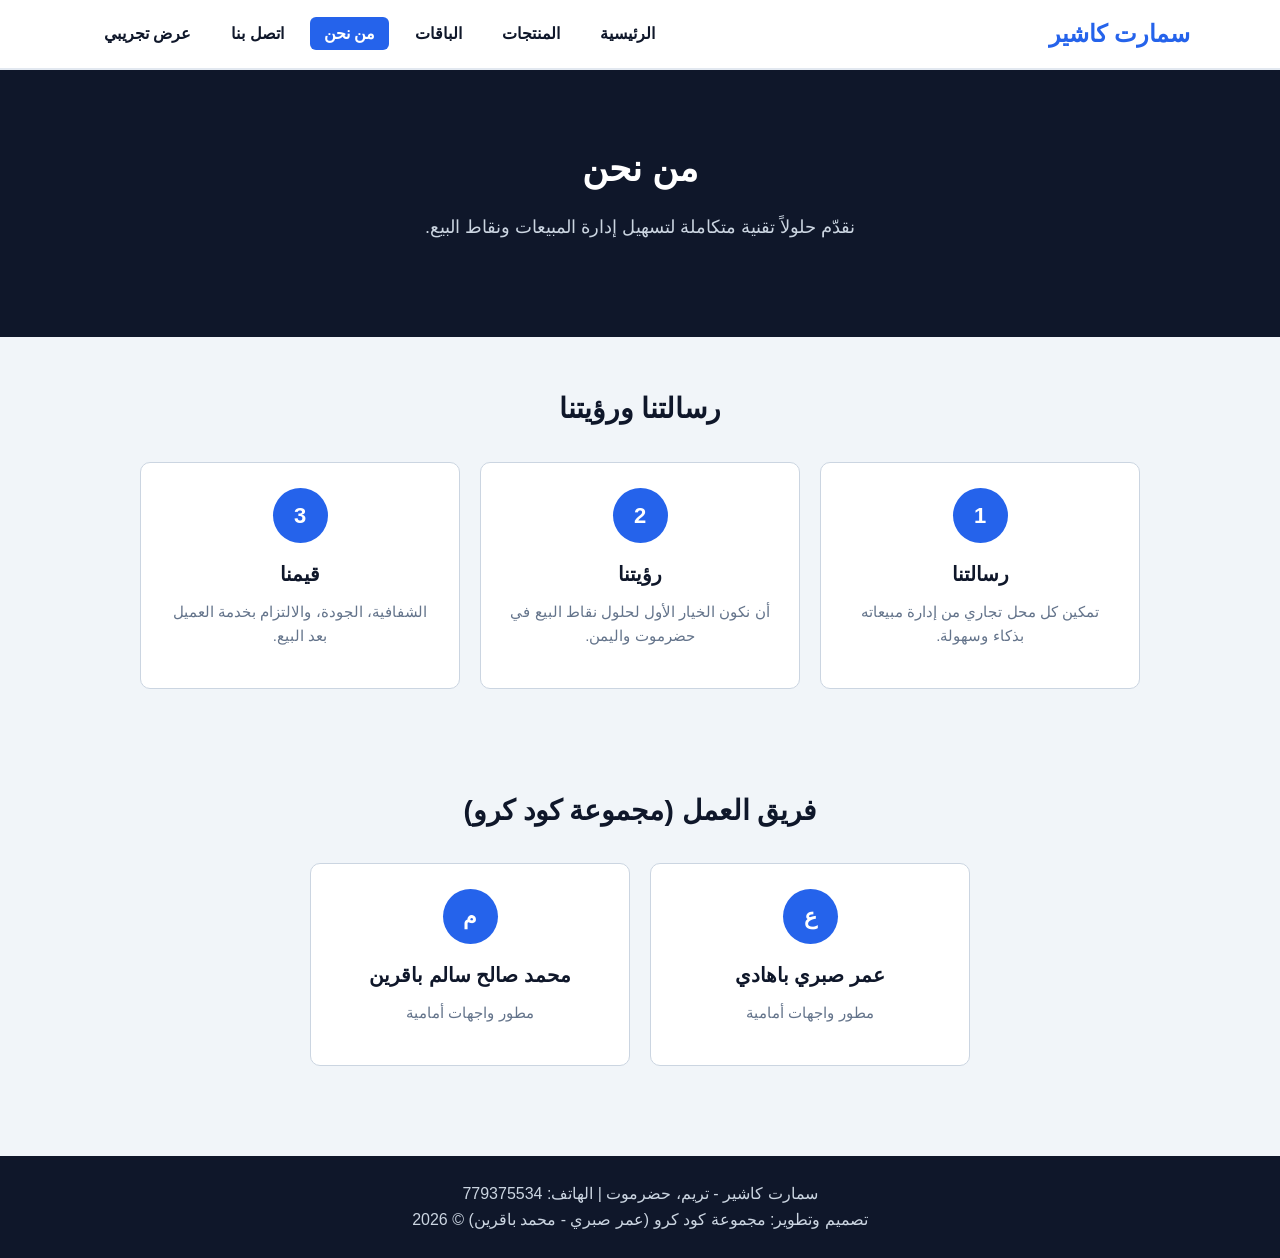
==== commit e1ee8c04: "تحديث" ====
--- a/about.html
+++ b/about.html
@@ -4,66 +4,82 @@
     <meta charset="UTF-8">
     <meta name="viewport" content="width=device-width, initial-scale=1.0">
     <title>سمارت كاشير | من نحن</title>
-    <meta name="description" content="تعرف على سمارت كاشير وفريق مجموعة كود كرو.">
-    <link href="https://fonts.googleapis.com/css2?family=Tajawal:wght@400;500;700;800&display=swap" rel="stylesheet">
     <link rel="stylesheet" href="css/style.css">
 </head>
-<body id="top">
+<body>
 
     <header>
-        <div class="header-inner">
-            <a class="logo" href="index.html"><span class="logo-icon">🧾</span><h1>سمارت كاشير</h1></a>
-            <input type="checkbox" id="menu-btn" class="sr" aria-label="فتح القائمة">
-            <label for="menu-btn" class="menu-toggle">☰</label>
+        <div class="container header-box">
+            <a href="index.html" class="logo">سمارت كاشير</a>
             <nav>
                 <ul>
                     <li><a href="index.html">الرئيسية</a></li>
                     <li><a href="products.html">المنتجات</a></li>
-                    <li><a href="pricing.html">الباقات والأسعار</a></li>
+                    <li><a href="pricing.html">الباقات</a></li>
                     <li><a href="about.html" class="active">من نحن</a></li>
                     <li><a href="contact.html">اتصل بنا</a></li>
-                    <li><a href="demo.html" class="btn-demo">طلب عرض تجريبي</a></li>
+                    <li><a href="demo.html">عرض تجريبي</a></li>
                 </ul>
             </nav>
         </div>
     </header>
 
-    <main id="main">
-        <div class="page-banner"><h2>من نحن</h2><p>نقدّم حلولاً تقنية تسهّل إدارة المبيعات.</p></div>
+    <main>
+        <section class="hero">
+            <div class="container">
+                <h1>من نحن</h1>
+                <p>نقدّم حلولاً تقنية متكاملة لتسهيل إدارة المبيعات ونقاط البيع.</p>
+            </div>
+        </section>
 
         <section class="section">
             <div class="container">
-                <div class="about-text">
-                    <h2>عن متجر سمارت كاشير</h2>
-                    <p>تأسس متجر "سمارت كاشير" بهدف تقديم حلول تقنية متكاملة لتسهيل إدارة المبيعات ونقاط البيع للمحلات والمطاعم. نحن لا نبيع الأجهزة فحسب، بل نقدم بيئة برمجية متكاملة تشمل التركيب، الصيانة، والتدريب لضمان نجاح أعمالك.</p>
+                <h2 class="section-title">رسالتنا ورؤيتنا</h2>
+                <div class="row">
+                    <div class="card">
+                        <div class="circle">1</div>
+                        <h3>رسالتنا</h3>
+                        <p>تمكين كل محل تجاري من إدارة مبيعاته بذكاء وسهولة.</p>
+                    </div>
+                    <div class="card">
+                        <div class="circle">2</div>
+                        <h3>رؤيتنا</h3>
+                        <p>أن نكون الخيار الأول لحلول نقاط البيع في حضرموت واليمن.</p>
+                    </div>
+                    <div class="card">
+                        <div class="circle">3</div>
+                        <h3>قيمنا</h3>
+                        <p>الشفافية، الجودة، والالتزام بخدمة العميل بعد البيع.</p>
+                    </div>
                 </div>
+            </div>
+        </section>
 
-                <div class="values">
-                    <div class="feature"><div class="icon">🎯</div><h3>رسالتنا</h3><p>تمكين كل محل تجاري من إدارة مبيعاته بذكاء وسهولة.</p></div>
-                    <div class="feature"><div class="icon">👁️</div><h3>رؤيتنا</h3><p>أن نكون الخيار الأول لحلول نقاط البيع في حضرموت واليمن.</p></div>
-                    <div class="feature"><div class="icon">🤝</div><h3>قيمنا</h3><p>الشفافية، الجودة، والالتزام بخدمة العميل بعد البيع.</p></div>
-                </div>
-
-                <div class="section-title"><h2>فريق العمل (مجموعة كود كرو)</h2></div>
-                <div class="team-grid">
-                    <div class="team-member"><div class="member-avatar">👨‍💻</div><h3>عمر صبري باهادي</h3><p>مطور واجهات أمامية</p></div>
-                    <div class="team-member"><div class="member-avatar">👨‍💻</div><h3>محمد صالح سالم باقرين</h3><p>مطور واجهات أمامية</p></div>
+        <section class="section">
+            <div class="container">
+                <h2 class="section-title">فريق العمل (مجموعة كود كرو)</h2>
+                <div class="row">
+                    <div class="card">
+                        <div class="circle">ع</div>
+                        <h3>عمر صبري باهادي</h3>
+                        <p>مطور واجهات أمامية</p>
+                    </div>
+                    <div class="card">
+                        <div class="circle">م</div>
+                        <h3>محمد صالح سالم باقرين</h3>
+                        <p>مطور واجهات أمامية</p>
+                    </div>
                 </div>
             </div>
         </section>
     </main>
 
-    <a class="whatsapp" href="https://wa.me/967779375534" target="_blank" rel="noopener" aria-label="واتساب">💬</a>
-    <a class="to-top" href="#top" aria-label="للأعلى">↑</a>
-
     <footer>
-        <div class="footer-grid">
-            <div><h4>🧾 سمارت كاشير</h4><p>حلول نقاط بيع متكاملة: أجهزة، طابعات، وبرمجيات مع التركيب والتدريب والدعم الفني.</p></div>
-            <div><h4>روابط سريعة</h4><ul><li><a href="index.html">الرئيسية</a></li><li><a href="products.html">المنتجات</a></li><li><a href="pricing.html">الباقات والأسعار</a></li><li><a href="about.html">من نحن</a></li><li><a href="contact.html">اتصل بنا</a></li></ul></div>
-            <div><h4>تواصل معنا</h4><ul><li>📍 تريم، حضرموت</li><li>📞 779375534 - 770206672</li><li>✉️ info@smartcashier.com</li></ul></div>
+        <div class="container">
+            <p>سمارت كاشير - تريم، حضرموت | الهاتف: 779375534</p>
+            <p>تصميم وتطوير: مجموعة كود كرو (عمر صبري - محمد باقرين) &copy; 2026</p>
         </div>
-        <div class="copyright">تصميم وتطوير: مجموعة كود كرو (عمر صبري - محمد باقرين) &copy; 2026</div>
     </footer>
 
 </body>
-</html>
+</html>
--- a/css/style.css
+++ b/css/style.css
@@ -1,221 +1,253 @@
-/* ===== سمارت كاشير - HTML & CSS فقط ===== */
-:root {
-    --primary: #2563eb;
-    --primary-dark: #1d4ed8;
-    --secondary: #0f172a;
-    --accent: #f97316;
-    --success: #16a34a;
-    --bg: #f1f5f9;
-    --card: #ffffff;
-    --muted: #64748b;
-    --border: #e2e8f0;
-    --radius: 14px;
-    --shadow: 0 4px 14px rgba(15, 23, 42, .08);
-    --shadow-lg: 0 14px 34px rgba(15, 23, 42, .14);
-}
-
-* { margin: 0; padding: 0; box-sizing: border-box; }
-html { scroll-behavior: smooth; }
-body { font-family: 'Tajawal', 'Segoe UI', Tahoma, sans-serif; background: var(--bg); color: #1e293b; line-height: 1.7; min-height: 100vh; display: flex; flex-direction: column; }
-main { flex: 1; }
-img { max-width: 100%; display: block; }
-a { color: inherit; }
-:focus-visible { outline: 3px solid var(--accent); outline-offset: 2px; }
-.container { max-width: 1180px; margin: 0 auto; padding: 0 20px; }
-.sr { position: absolute; opacity: 0; pointer-events: none; }
-
-/* الهيدر */
-header { background: #fff; position: sticky; top: 0; z-index: 100; box-shadow: 0 2px 10px rgba(0, 0, 0, .06); }
-.header-inner { display: flex; justify-content: space-between; align-items: center; padding: 14px 20px; max-width: 1280px; margin: 0 auto; position: relative; }
-.logo { text-decoration: none; display: flex; align-items: center; gap: 10px; }
-.logo-icon { width: 40px; height: 40px; border-radius: 10px; background: linear-gradient(135deg, var(--primary), #7c3aed); display: grid; place-items: center; font-size: 1.3rem; }
-.logo h1 { font-size: 1.4rem; color: var(--secondary); }
-nav ul { list-style: none; display: flex; align-items: center; gap: 6px; }
-nav ul li a { text-decoration: none; color: var(--secondary); font-weight: 700; padding: 8px 14px; border-radius: 8px; transition: .25s; display: inline-block; }
-nav ul li a:hover, nav ul li a.active { color: var(--primary); background: #eff6ff; }
-nav ul li a.btn-demo { background: var(--accent); color: #fff; }
-nav ul li a.btn-demo:hover { background: #ea580c; }
-.menu-toggle { display: none; border: 2px solid var(--border); border-radius: 8px; font-size: 1.4rem; padding: 2px 12px; cursor: pointer; }
-
-/* الأزرار */
-.btn-primary, .btn-outline, .btn-light { display: inline-block; padding: 12px 28px; border-radius: 10px; font-weight: 700; font-size: 1rem; text-decoration: none; cursor: pointer; border: 2px solid transparent; transition: .25s; font-family: inherit; text-align: center; }
-.btn-primary { background: var(--primary); color: #fff; box-shadow: 0 6px 16px rgba(37, 99, 235, .3); }
-.btn-primary:hover { background: var(--primary-dark); transform: translateY(-2px); }
-.btn-outline { border-color: var(--primary); color: var(--primary); }
-.btn-outline:hover { background: var(--primary); color: #fff; }
-.btn-light { background: #fff; color: var(--primary); }
-.btn-light:hover { transform: translateY(-2px); }
-.btn-sm { padding: 8px 16px; font-size: .9rem; }
-
-/* الهيرو */
-.hero { color: #fff; text-align: center; padding: 100px 20px 90px; background: radial-gradient(circle at 20% 20%, #3b82f6 0, transparent 40%), radial-gradient(circle at 80% 70%, #7c3aed 0, transparent 45%), linear-gradient(135deg, #0f172a, #1e3a8a); }
-.hero-content { max-width: 800px; margin: 0 auto; }
-.hero .tag { display: inline-block; background: rgba(255, 255, 255, .15); padding: 6px 18px; border-radius: 30px; margin-bottom: 20px; }
-.hero h2 { font-size: clamp(2rem, 5vw, 3.4rem); line-height: 1.3; margin-bottom: 18px; }
-.hero p { font-size: 1.2rem; opacity: .92; margin-bottom: 32px; }
-.hero-actions { display: flex; gap: 14px; justify-content: center; flex-wrap: wrap; }
-.hero .btn-outline { border-color: #fff; color: #fff; }
-.hero .btn-outline:hover { background: #fff; color: var(--primary); }
-
-.stats { margin-top: -50px; position: relative; z-index: 2; }
-.stats-grid { display: grid; grid-template-columns: repeat(auto-fit, minmax(160px, 1fr)); gap: 18px; background: var(--card); padding: 28px; border-radius: var(--radius); box-shadow: var(--shadow-lg); text-align: center; }
-.stat strong { display: block; font-size: 2.2rem; color: var(--primary); }
-.stat span { color: var(--muted); font-weight: 700; }
-
-/* الأقسام */
-.section { padding: 70px 0; }
-.section-alt { background: #fff; }
-.section-title { text-align: center; margin-bottom: 45px; }
-.section-title h2 { font-size: clamp(1.7rem, 4vw, 2.4rem); color: var(--secondary); }
-.section-title h2::after { content: ''; display: block; width: 60px; height: 4px; background: var(--accent); border-radius: 4px; margin: 10px auto 0; }
-.section-title p { color: var(--muted); font-size: 1.1rem; }
-.page-banner { background: linear-gradient(135deg, #0f172a, #1e3a8a); color: #fff; text-align: center; padding: 55px 20px; }
-.page-banner h2 { font-size: 2.3rem; }
-.page-banner p { opacity: .85; }
-
-.features-grid, .steps-grid, .testi-grid, .values { display: grid; grid-template-columns: repeat(auto-fit, minmax(240px, 1fr)); gap: 24px; }
-.values { margin-bottom: 50px; }
-.feature, .step, .testi { background: var(--card); padding: 30px 24px; border-radius: var(--radius); box-shadow: var(--shadow); text-align: center; transition: .3s; border: 1px solid var(--border); }
-.feature:hover, .step:hover, .testi:hover { transform: translateY(-6px); box-shadow: var(--shadow-lg); }
-.feature .icon { width: 64px; height: 64px; margin: 0 auto 14px; border-radius: 18px; background: #eff6ff; display: grid; place-items: center; font-size: 1.9rem; }
-.feature h3, .step h3 { color: var(--secondary); margin-bottom: 8px; }
-.feature p, .step p, .testi p { color: var(--muted); }
-.step .num { width: 46px; height: 46px; border-radius: 50%; background: var(--primary); color: #fff; font-weight: 800; display: grid; place-items: center; margin: 0 auto 12px; font-size: 1.2rem; }
-.testi .stars { color: #f59e0b; letter-spacing: 3px; }
-.testi h4 { margin-top: 12px; color: var(--secondary); }
-.testi small { color: var(--muted); }
-
-/* الأسئلة الشائعة (details بدون JS) */
-.faq { max-width: 800px; margin: 0 auto; }
-.faq details { background: var(--card); border: 1px solid var(--border); border-radius: 12px; margin-bottom: 12px; padding: 4px 20px; box-shadow: var(--shadow); }
-.faq summary { cursor: pointer; font-weight: 700; padding: 14px 0; color: var(--secondary); }
-.faq details[open] summary { color: var(--primary); }
-.faq details p { color: var(--muted); padding-bottom: 14px; }
-
-.cta { background: linear-gradient(135deg, var(--primary), #7c3aed); color: #fff; text-align: center; padding: 60px 20px; }
-.cta h2 { font-size: 2rem; }
-.cta p { margin: 8px 0 24px; opacity: .92; }
-
-/* المنتجات + فلترة بـ CSS فقط */
-.filters { display: flex; gap: 8px; flex-wrap: wrap; justify-content: center; margin-bottom: 30px; }
-.filter-btn { padding: 10px 22px; border-radius: 30px; border: 1px solid var(--border); background: #fff; cursor: pointer; font-weight: 700; color: var(--secondary); transition: .2s; }
-.filter-btn:hover { background: #eff6ff; }
-#f-all:checked ~ .filters label[for="f-all"],
-#f-hw:checked ~ .filters label[for="f-hw"],
-#f-sw:checked ~ .filters label[for="f-sw"] { background: var(--primary); color: #fff; border-color: var(--primary); }
-#f-hw:checked ~ .product-grid .product-card[data-cat="software"] { display: none; }
-#f-sw:checked ~ .product-grid .product-card[data-cat="hardware"] { display: none; }
-.product-grid { display: grid; grid-template-columns: repeat(auto-fill, minmax(250px, 1fr)); gap: 26px; }
-.product-card { background: var(--card); border-radius: var(--radius); padding: 20px; text-align: center; box-shadow: var(--shadow); transition: .3s; display: flex; flex-direction: column; position: relative; border: 1px solid var(--border); }
-.product-card:hover { transform: translateY(-8px); box-shadow: var(--shadow-lg); }
-.product-card .thumb { height: 190px; background: #f8fafc; border-radius: 10px; margin-bottom: 14px; display: grid; place-items: center; overflow: hidden; }
-.product-card .thumb img { width: 100%; height: 100%; object-fit: contain; }
-.product-card .cat { position: absolute; top: 14px; right: 14px; background: var(--secondary); color: #fff; font-size: .75rem; padding: 3px 12px; border-radius: 20px; }
-.product-card h3 { color: var(--secondary); font-size: 1.2rem; margin-bottom: 8px; }
-.product-card p { color: var(--muted); font-size: .95rem; margin-bottom: 14px; flex: 1; }
-.product-card .price { display: block; font-size: 1.6rem; color: var(--accent); font-weight: 800; margin-bottom: 14px; }
-.card-actions { display: flex; gap: 8px; justify-content: center; flex-wrap: wrap; }
-
-/* الباقات + تبديل شهري/سنوي بـ CSS فقط */
-.billing-toggle { display: flex; justify-content: center; align-items: center; gap: 14px; margin-bottom: 40px; font-weight: 700; }
-.billing-toggle label { cursor: pointer; }
-.slider { display: block; position: relative; width: 56px; height: 30px; background: var(--primary); border-radius: 30px; transition: .3s; }
-.slider::before { content: ''; position: absolute; width: 22px; height: 22px; background: #fff; border-radius: 50%; top: 4px; right: 4px; transition: .3s; }
-#billing:checked ~ .billing-toggle .slider { background: #94a3b8; }
-#billing:checked ~ .billing-toggle .slider::before { transform: translateX(-26px); }
-.save-badge { background: #dcfce7; color: var(--success); padding: 2px 10px; border-radius: 20px; font-size: .8rem; }
-.m { display: none; }
-#billing:checked ~ .pricing-grid .m { display: inline; }
-#billing:checked ~ .pricing-grid .y { display: none; }
-.pricing-grid { display: grid; grid-template-columns: repeat(auto-fit, minmax(290px, 1fr)); gap: 28px; align-items: center; }
-.pricing-card { background: var(--card); border-radius: var(--radius); padding: 40px 24px; text-align: center; box-shadow: var(--shadow); border: 1px solid var(--border); position: relative; transition: .3s; }
-.pricing-card:hover { transform: translateY(-6px); box-shadow: var(--shadow-lg); }
-.pricing-card h3 { font-size: 1.5rem; color: var(--secondary); margin-bottom: 12px; }
-.pricing-card .price { color: var(--muted); margin-bottom: 22px; }
-.pricing-card .price b { font-size: 3rem; color: var(--secondary); font-weight: 800; }
-.features { list-style: none; margin-bottom: 28px; }
-.features li { color: var(--muted); padding: 10px 0; border-bottom: 1px solid var(--border); }
-.features li::before { content: '✓ '; color: var(--success); font-weight: 800; }
-.features li:last-child { border: none; }
-.pricing-card.featured { border: 2px solid var(--primary); transform: scale(1.05); box-shadow: 0 16px 36px rgba(37, 99, 235, .25); }
-.pricing-card.featured:hover { transform: scale(1.05) translateY(-6px); }
-.badge { background: var(--accent); color: #fff; padding: 6px 20px; border-radius: 20px; font-weight: 700; position: absolute; top: -16px; left: 50%; transform: translateX(-50%); }
-.table-wrap { overflow-x: auto; margin-top: 60px; background: #fff; border-radius: var(--radius); box-shadow: var(--shadow); }
-table.compare { width: 100%; border-collapse: collapse; min-width: 560px; }
-table.compare th, table.compare td { padding: 14px; text-align: center; border-bottom: 1px solid var(--border); }
-table.compare th { background: var(--secondary); color: #fff; }
-table.compare td:first-child { text-align: right; font-weight: 700; }
-
-/* النماذج */
-.form-box { max-width: 640px; margin: 0 auto; background: var(--card); padding: 40px; border-radius: var(--radius); box-shadow: var(--shadow); border-top: 5px solid var(--primary); }
-.form-group { margin-bottom: 20px; }
-.form-group label { display: block; margin-bottom: 6px; font-weight: 700; color: var(--secondary); }
-.form-group input, .form-group select, .form-group textarea { width: 100%; padding: 12px 14px; border: 1px solid var(--border); border-radius: 10px; font-size: 1rem; font-family: inherit; background: #fff; transition: .2s; }
-.form-group input:focus, .form-group select:focus, .form-group textarea:focus { border-color: var(--primary); box-shadow: 0 0 0 4px rgba(37, 99, 235, .15); outline: none; }
-.form-group input:not(:placeholder-shown):invalid, .form-group textarea:not(:placeholder-shown):invalid { border-color: #dc2626; }
-.form-group input:not(:placeholder-shown):valid, .form-group textarea:not(:placeholder-shown):valid { border-color: var(--success); }
-.btn-submit { width: 100%; border: none; font-size: 1.15rem; margin-top: 8px; }
-.contact-container { display: grid; grid-template-columns: 1fr 1.5fr; gap: 30px; }
-.contact-info { background: var(--secondary); color: #fff; padding: 36px; border-radius: var(--radius); box-shadow: var(--shadow-lg); }
-.contact-info h3 { color: #60a5fa; font-size: 1.5rem; margin-bottom: 22px; }
-.contact-info p { margin-bottom: 18px; }
-.contact-info a { color: #fff; }
-.map-box { margin-top: 30px; border-radius: var(--radius); overflow: hidden; box-shadow: var(--shadow); }
-.map-box iframe { width: 100%; height: 280px; border: 0; display: block; }
-
-/* من نحن */
-.about-text { max-width: 860px; margin: 0 auto 50px; background: var(--card); padding: 38px; border-radius: var(--radius); box-shadow: var(--shadow); text-align: center; }
-.about-text h2 { color: var(--secondary); margin-bottom: 14px; }
-.about-text p { color: var(--muted); font-size: 1.1rem; }
-.team-grid { display: flex; justify-content: center; gap: 30px; flex-wrap: wrap; }
-.team-member { background: var(--card); padding: 30px; border-radius: var(--radius); text-align: center; box-shadow: var(--shadow); width: 270px; transition: .3s; }
-.team-member:hover { transform: translateY(-6px); }
-.member-avatar { font-size: 3.4rem; width: 100px; height: 100px; line-height: 100px; border-radius: 50%; background: linear-gradient(135deg, #dbeafe, #ede9fe); margin: 0 auto 14px; }
-.team-member h3 { color: var(--secondary); font-size: 1.15rem; }
-.team-member p { color: var(--primary); font-weight: 700; }
-
-/* التفاصيل */
-.breadcrumb { padding: 18px 0 0; color: var(--muted); }
-.breadcrumb a { color: var(--primary); text-decoration: none; }
-.details-container { display: grid; grid-template-columns: 1fr 1fr; gap: 44px; background: var(--card); padding: 40px; border-radius: var(--radius); box-shadow: var(--shadow); margin: 24px 0 30px; }
-.product-image-large { background: #f8fafc; border-radius: var(--radius); display: grid; place-items: center; padding: 20px; }
-.product-image-large img { max-height: 400px; width: 100%; object-fit: contain; }
-.product-info h2 { font-size: 2rem; color: var(--secondary); margin-bottom: 8px; }
-.price-tag { font-size: 2.3rem; color: var(--accent); font-weight: 800; margin-bottom: 16px; }
-.description { color: var(--muted); font-size: 1.05rem; margin-bottom: 24px; }
-.product-info h3 { color: var(--primary); margin-bottom: 12px; }
-.specs-list { list-style: none; margin-bottom: 30px; }
-.specs-list li { padding: 8px 24px 8px 0; position: relative; border-bottom: 1px dashed var(--border); }
-.specs-list li::before { content: '✓'; position: absolute; right: 0; color: var(--success); font-weight: 800; }
-.action-buttons { display: flex; gap: 12px; flex-wrap: wrap; }
-.related { margin-bottom: 60px; }
-.related h3 { margin-bottom: 14px; color: var(--secondary); }
-
-/* عناصر عامة */
-.whatsapp { position: fixed; bottom: 22px; left: 22px; width: 56px; height: 56px; border-radius: 50%; background: #25d366; display: grid; place-items: center; font-size: 1.7rem; text-decoration: none; box-shadow: var(--shadow-lg); z-index: 90; transition: .25s; }
-.whatsapp:hover { transform: scale(1.1); }
-.to-top { position: fixed; bottom: 22px; right: 22px; width: 46px; height: 46px; border-radius: 50%; background: var(--primary); color: #fff; display: grid; place-items: center; font-size: 1.3rem; text-decoration: none; box-shadow: var(--shadow-lg); z-index: 90; }
-
-/* الفوتر */
-footer { background: var(--secondary); color: #cbd5e1; margin-top: auto; }
-.footer-grid { display: grid; grid-template-columns: 1.5fr 1fr 1fr; gap: 30px; padding: 46px 20px 28px; max-width: 1180px; margin: 0 auto; }
-footer h4 { color: #fff; margin-bottom: 12px; }
-footer ul { list-style: none; }
-footer li { margin-bottom: 6px; }
-footer a { text-decoration: none; color: #cbd5e1; }
-footer a:hover { color: #fff; }
-.copyright { text-align: center; padding: 16px; border-top: 1px solid rgba(255, 255, 255, .1); font-size: .9rem; }
-
-/* الجوال (قائمة بدون JS عبر checkbox) */
-@media (max-width: 900px) {
-    .menu-toggle { display: block; }
-    nav { position: absolute; top: 100%; right: 0; left: 0; background: #fff; box-shadow: 0 10px 20px rgba(0, 0, 0, .1); display: none; padding: 12px 20px 20px; }
-    #menu-btn:checked ~ nav { display: block; }
-    nav ul { flex-direction: column; align-items: stretch; }
-    nav ul li a { display: block; }
-    .contact-container, .details-container { grid-template-columns: 1fr; }
-    .pricing-card.featured, .pricing-card.featured:hover { transform: none; }
-    .footer-grid { grid-template-columns: 1fr; }
-    .hero { padding: 70px 20px 80px; }
-}
-@media print { header, footer, .whatsapp, .to-top { display: none; } }
+* {
+    margin: 0;
+    padding: 0;
+    box-sizing: border-box;
+}
+
+body {
+    font-family: Tahoma, Arial, sans-serif;
+    background-color: #f1f5f9;
+    color: #1e293b;
+    line-height: 1.6;
+}
+
+a {
+    text-decoration: none;
+    color: inherit;
+}
+
+.container {
+    width: 1100px;
+    margin: 0 auto;
+}
+
+header {
+    background-color: #ffffff;
+    border-bottom: 2px solid #e2e8f0;
+    padding: 15px 0;
+}
+
+.header-box {
+    display: flex;
+    flex-direction: row;
+    justify-content: space-between;
+    align-items: center;
+}
+
+.logo {
+    font-size: 24px;
+    font-weight: bold;
+    color: #2563eb;
+}
+
+nav ul {
+    list-style: none;
+    display: flex;
+    flex-direction: row;
+    gap: 12px;
+}
+
+nav a {
+    padding: 8px 14px;
+    border-radius: 6px;
+    font-weight: bold;
+    color: #0f172a;
+}
+
+nav a:hover,
+nav a.active {
+    background-color: #2563eb;
+    color: #ffffff;
+}
+
+.hero {
+    background-color: #0f172a;
+    color: #ffffff;
+    text-align: center;
+    padding: 70px 20px;
+}
+
+.hero h1 {
+    font-size: 36px;
+    margin-bottom: 15px;
+}
+
+.hero p {
+    font-size: 18px;
+    color: #cbd5e1;
+    margin-bottom: 25px;
+}
+
+.btn {
+    display: inline-block;
+    padding: 10px 22px;
+    margin: 5px;
+    background-color: #2563eb;
+    color: #ffffff;
+    border-radius: 8px;
+    font-weight: bold;
+    border: 2px solid #2563eb;
+    cursor: pointer;
+    font-size: 15px;
+}
+
+.btn:hover {
+    background-color: #1d4ed8;
+}
+
+.btn-orange {
+    background-color: #f97316;
+    border-color: #f97316;
+}
+
+.btn-orange:hover {
+    background-color: #ea580c;
+}
+
+.section {
+    padding: 50px 0;
+}
+
+.section-title {
+    text-align: center;
+    font-size: 28px;
+    color: #0f172a;
+    margin-bottom: 30px;
+}
+
+.row {
+    display: flex;
+    flex-direction: row;
+    justify-content: center;
+    flex-wrap: wrap;
+    gap: 20px;
+}
+
+.card {
+    width: 320px;
+    background-color: #ffffff;
+    border: 1px solid #cbd5e1;
+    border-radius: 10px;
+    padding: 25px;
+    text-align: center;
+}
+
+.card img {
+    width: 100%;
+    height: 170px;
+    object-fit: contain;
+    margin-bottom: 15px;
+    border-radius: 8px;
+}
+
+.card h3 {
+    color: #0f172a;
+    margin-bottom: 10px;
+    font-size: 20px;
+}
+
+.card p {
+    color: #64748b;
+    margin-bottom: 15px;
+    font-size: 15px;
+}
+
+.circle {
+    width: 55px;
+    height: 55px;
+    background-color: #2563eb;
+    color: #ffffff;
+    border-radius: 50%;
+    font-size: 22px;
+    font-weight: bold;
+    line-height: 55px;
+    margin: 0 auto 15px auto;
+}
+
+.price {
+    font-size: 24px;
+    font-weight: bold;
+    color: #f97316;
+    margin-bottom: 15px;
+}
+
+.list {
+    list-style: none;
+    margin-bottom: 20px;
+    text-align: right;
+}
+
+.list li {
+    padding: 8px 0;
+    border-bottom: 1px solid #e2e8f0;
+}
+
+table {
+    width: 100%;
+    border-collapse: collapse;
+    background-color: #ffffff;
+    margin-top: 30px;
+}
+
+th,
+td {
+    border: 1px solid #cbd5e1;
+    padding: 12px;
+    text-align: center;
+}
+
+th {
+    background-color: #0f172a;
+    color: #ffffff;
+}
+
+.form-box {
+    width: 550px;
+    margin: 0 auto;
+    background-color: #ffffff;
+    border: 1px solid #cbd5e1;
+    border-radius: 10px;
+    padding: 30px;
+}
+
+.form-box label {
+    display: block;
+    font-weight: bold;
+    margin-bottom: 6px;
+}
+
+.form-box input,
+.form-box select,
+.form-box textarea {
+    width: 100%;
+    padding: 10px;
+    margin-bottom: 15px;
+    border: 1px solid #cbd5e1;
+    border-radius: 6px;
+    font-family: inherit;
+    font-size: 15px;
+}
+
+.details-box {
+    background-color: #ffffff;
+    border: 1px solid #cbd5e1;
+    border-radius: 10px;
+    padding: 30px;
+    display: flex;
+    flex-direction: row;
+    gap: 30px;
+    align-items: center;
+}
+
+.details-box img {
+    width: 360px;
+    border-radius: 10px;
+}
+
+footer {
+    background-color: #0f172a;
+    color: #cbd5e1;
+    text-align: center;
+    padding: 25px 0;
+    margin-top: 40px;
+}
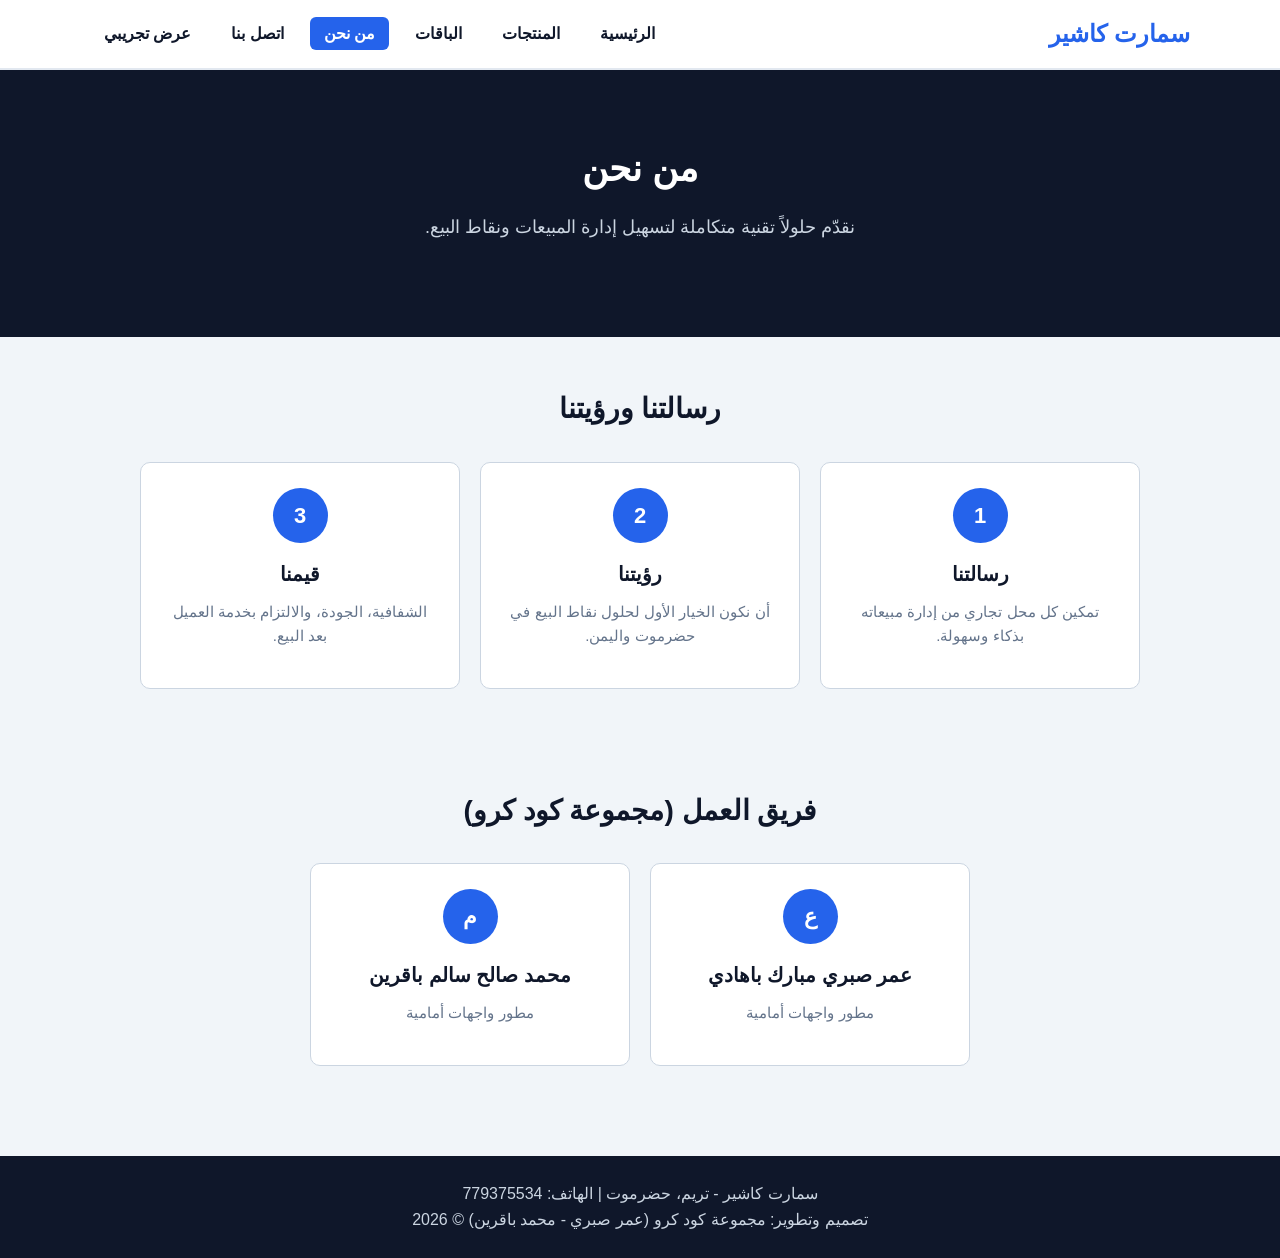
==== commit 4275eed7: "Update about.html" ====
--- a/about.html
+++ b/about.html
@@ -61,7 +61,7 @@
                 <div class="row">
                     <div class="card">
                         <div class="circle">ع</div>
-                        <h3>عمر صبري باهادي</h3>
+                        <h3>عمر صبري مبارك باهادي</h3>
                         <p>مطور واجهات أمامية</p>
                     </div>
                     <div class="card">
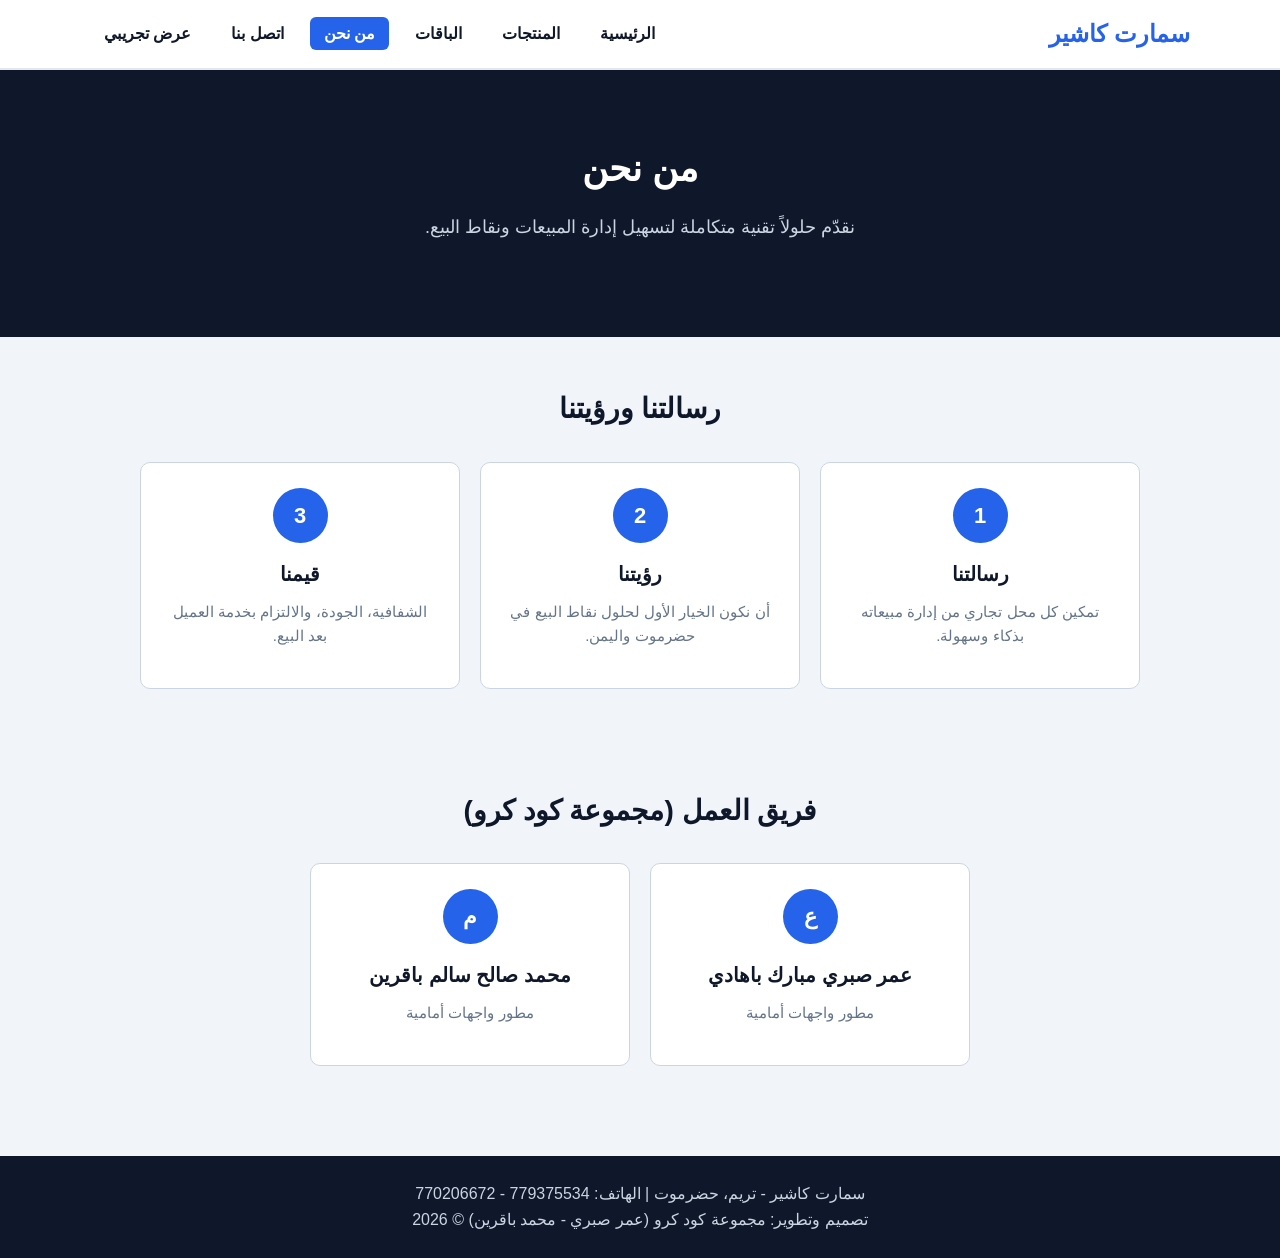
==== commit f740ca97: "تحديث" ====
--- a/about.html
+++ b/about.html
@@ -76,7 +76,7 @@
 
     <footer>
         <div class="container">
-            <p>سمارت كاشير - تريم، حضرموت | الهاتف: 779375534</p>
+            <p>سمارت كاشير - تريم، حضرموت | الهاتف: 779375534 - 770206672</p>
             <p>تصميم وتطوير: مجموعة كود كرو (عمر صبري - محمد باقرين) &copy; 2026</p>
         </div>
     </footer>
--- a/css/style.css
+++ b/css/style.css
@@ -25,6 +25,9 @@
     background-color: #ffffff;
     border-bottom: 2px solid #e2e8f0;
     padding: 15px 0;
+    position: sticky;
+    top: 0;
+    z-index: 100;
 }
 
 .header-box {
